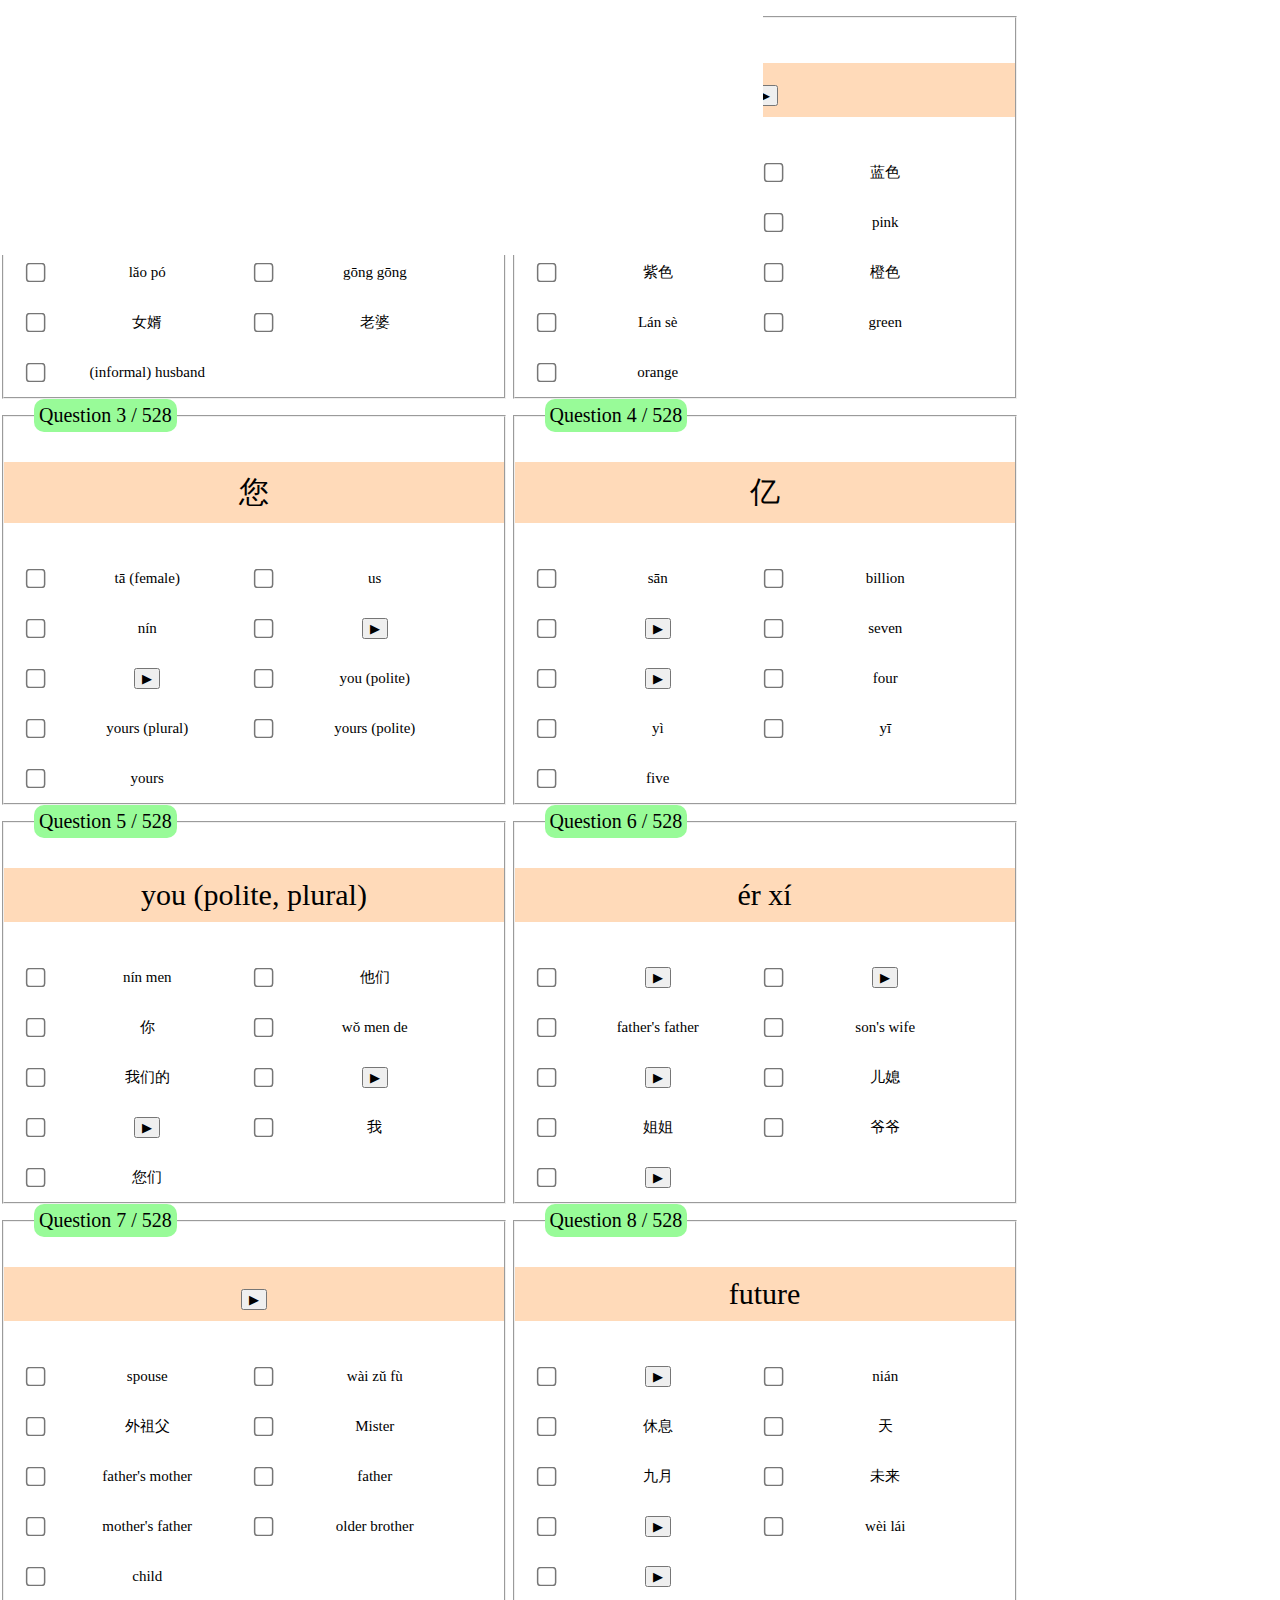
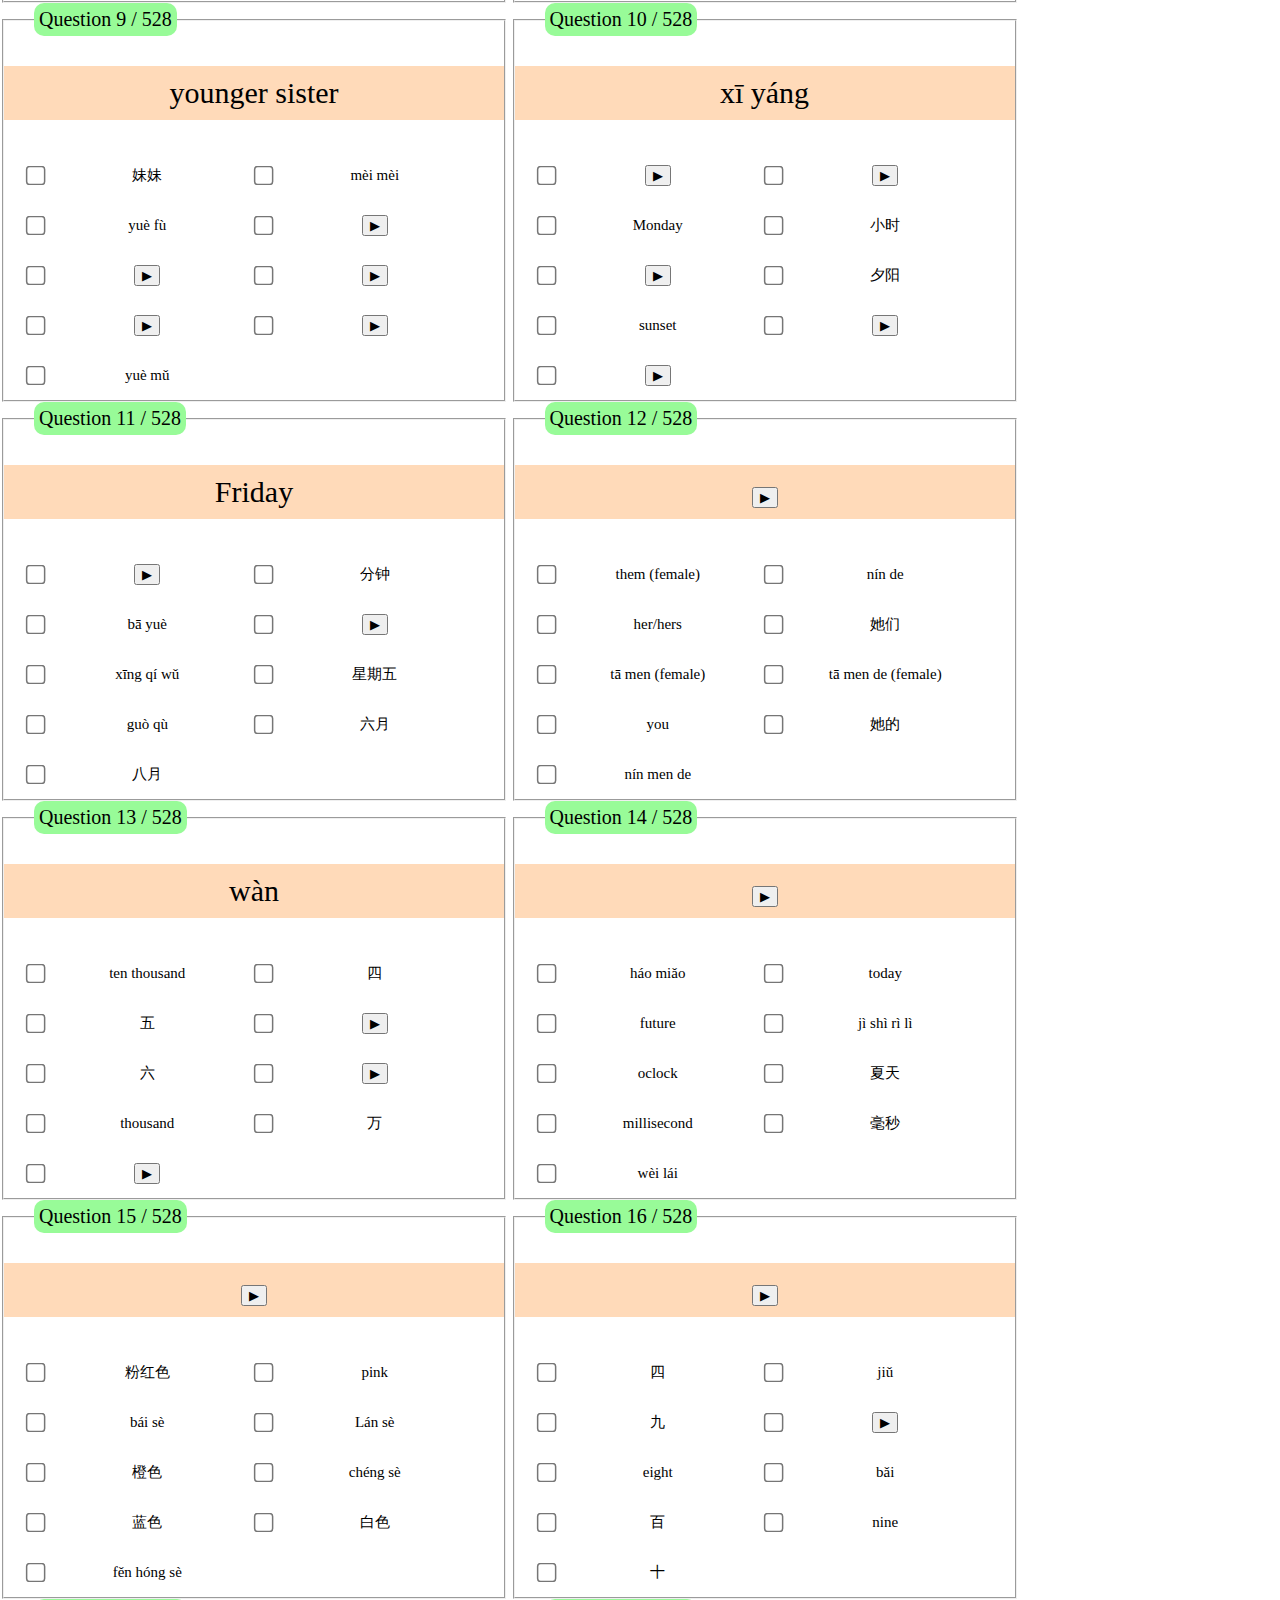
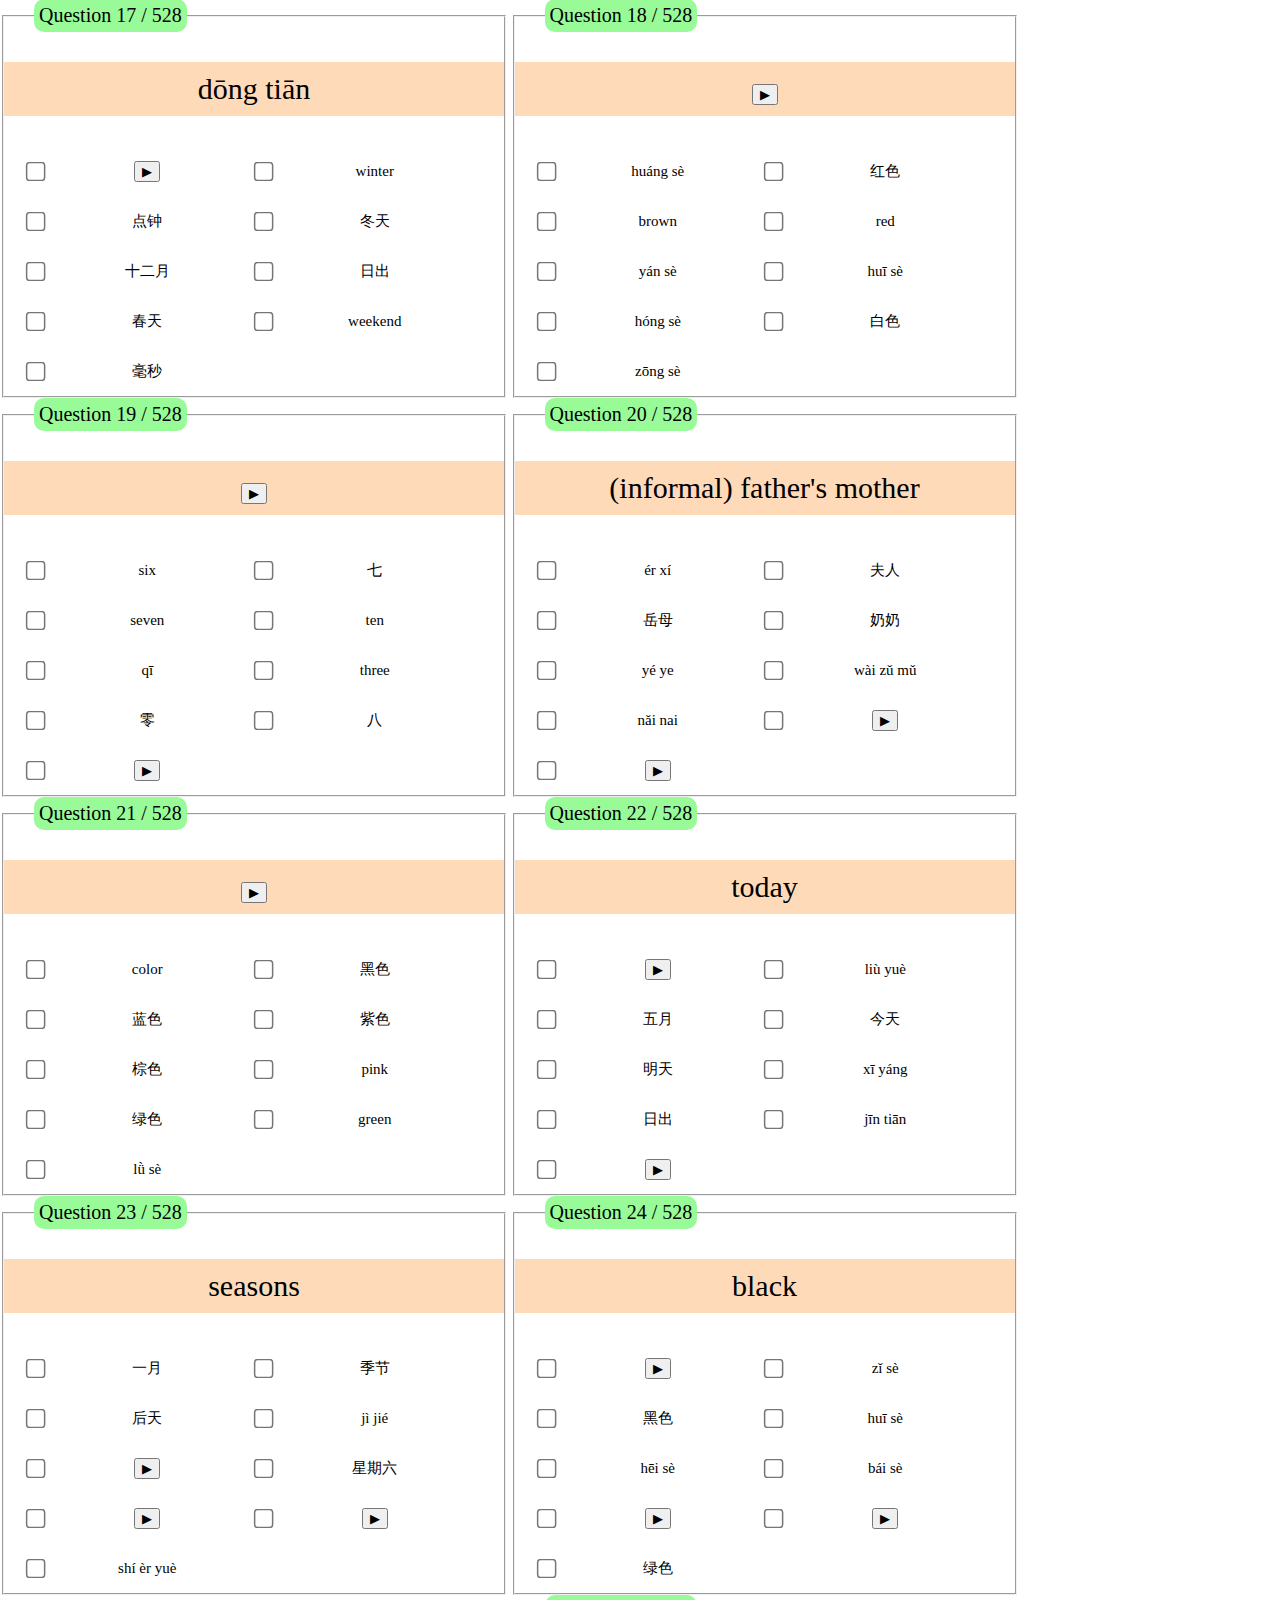
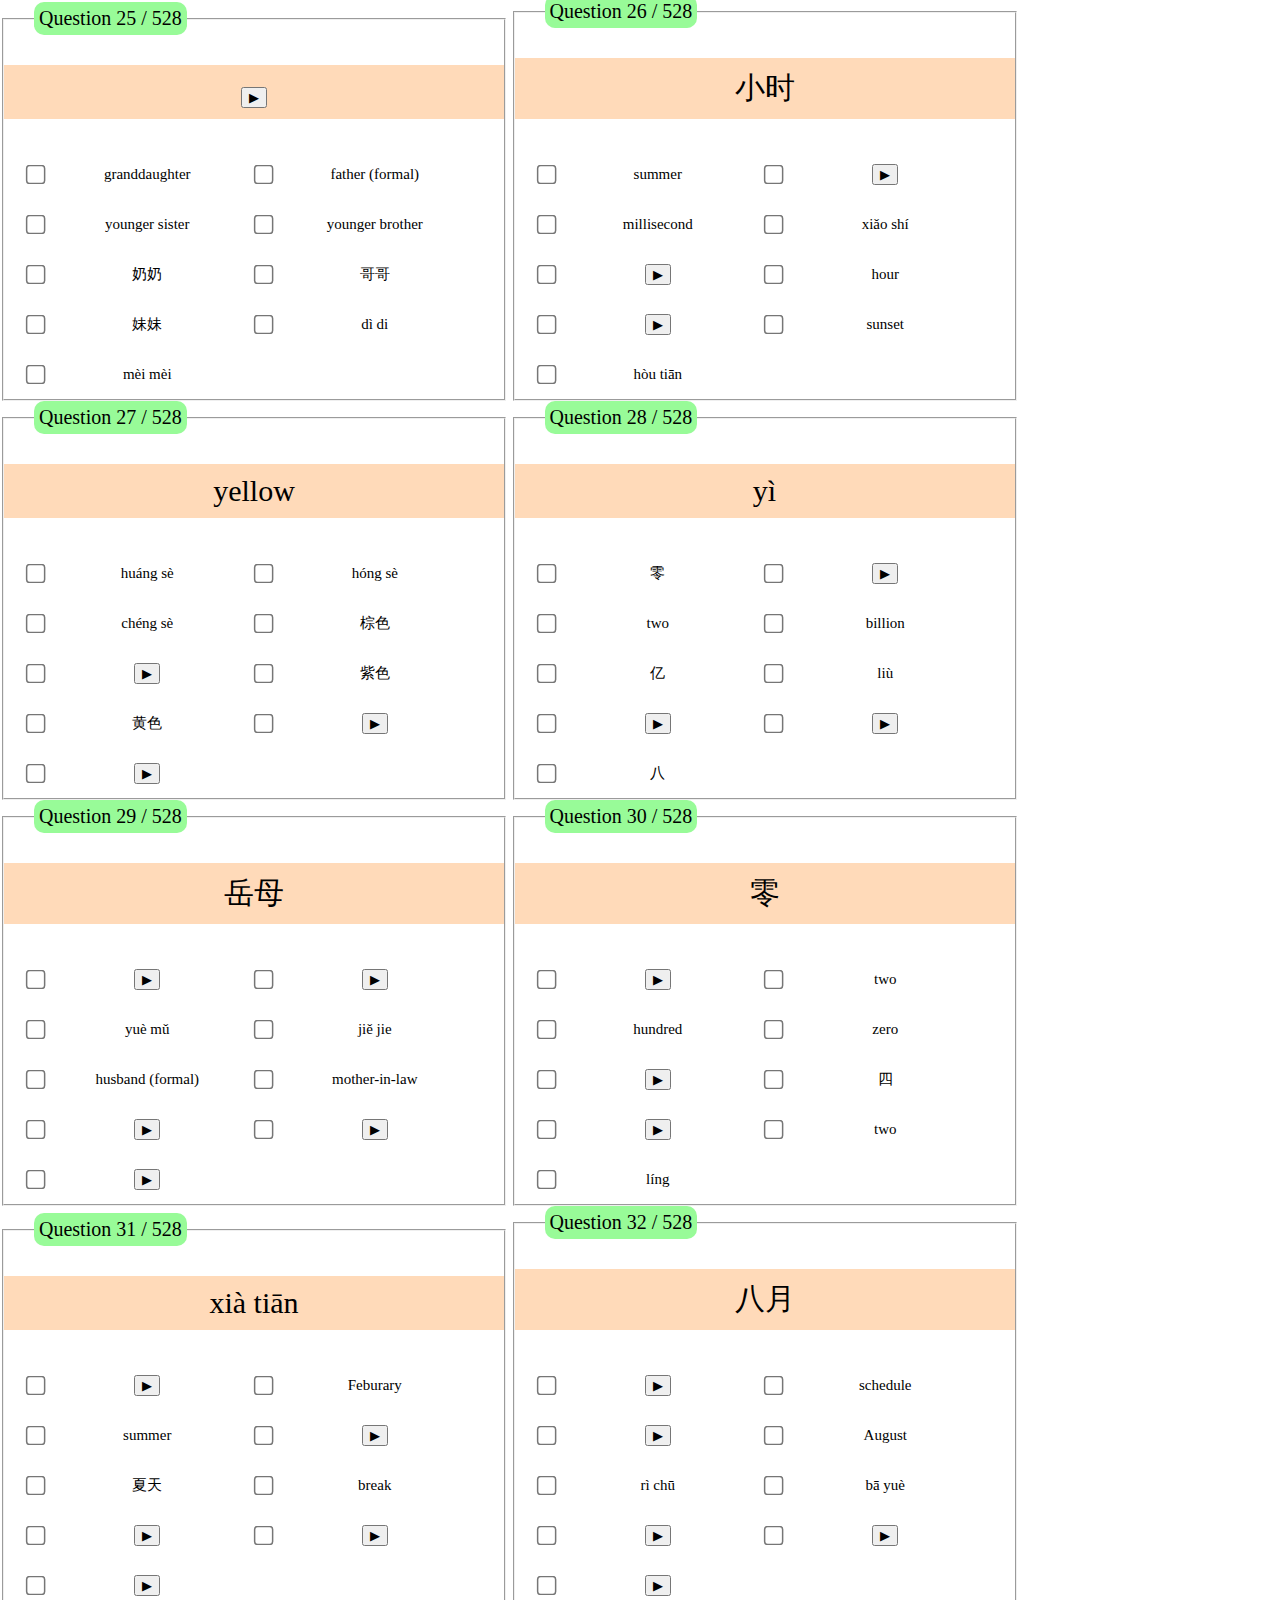
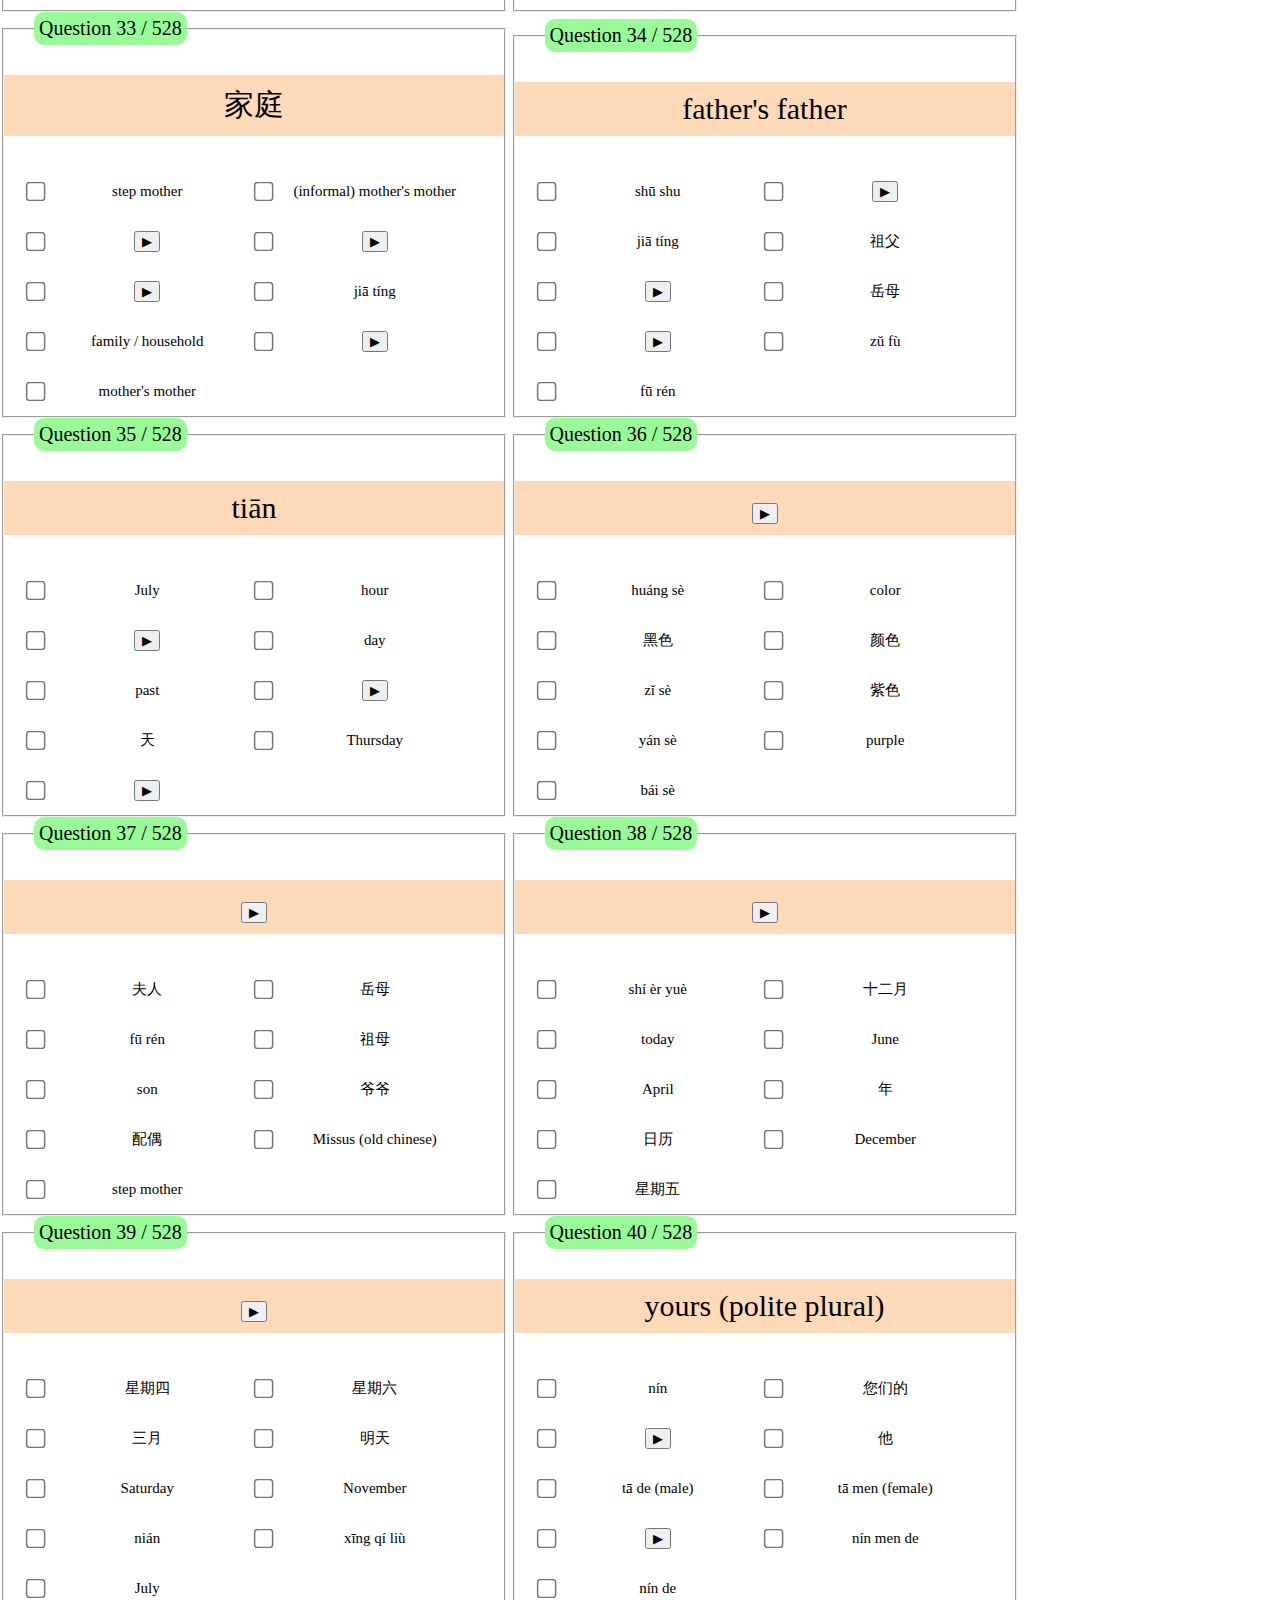
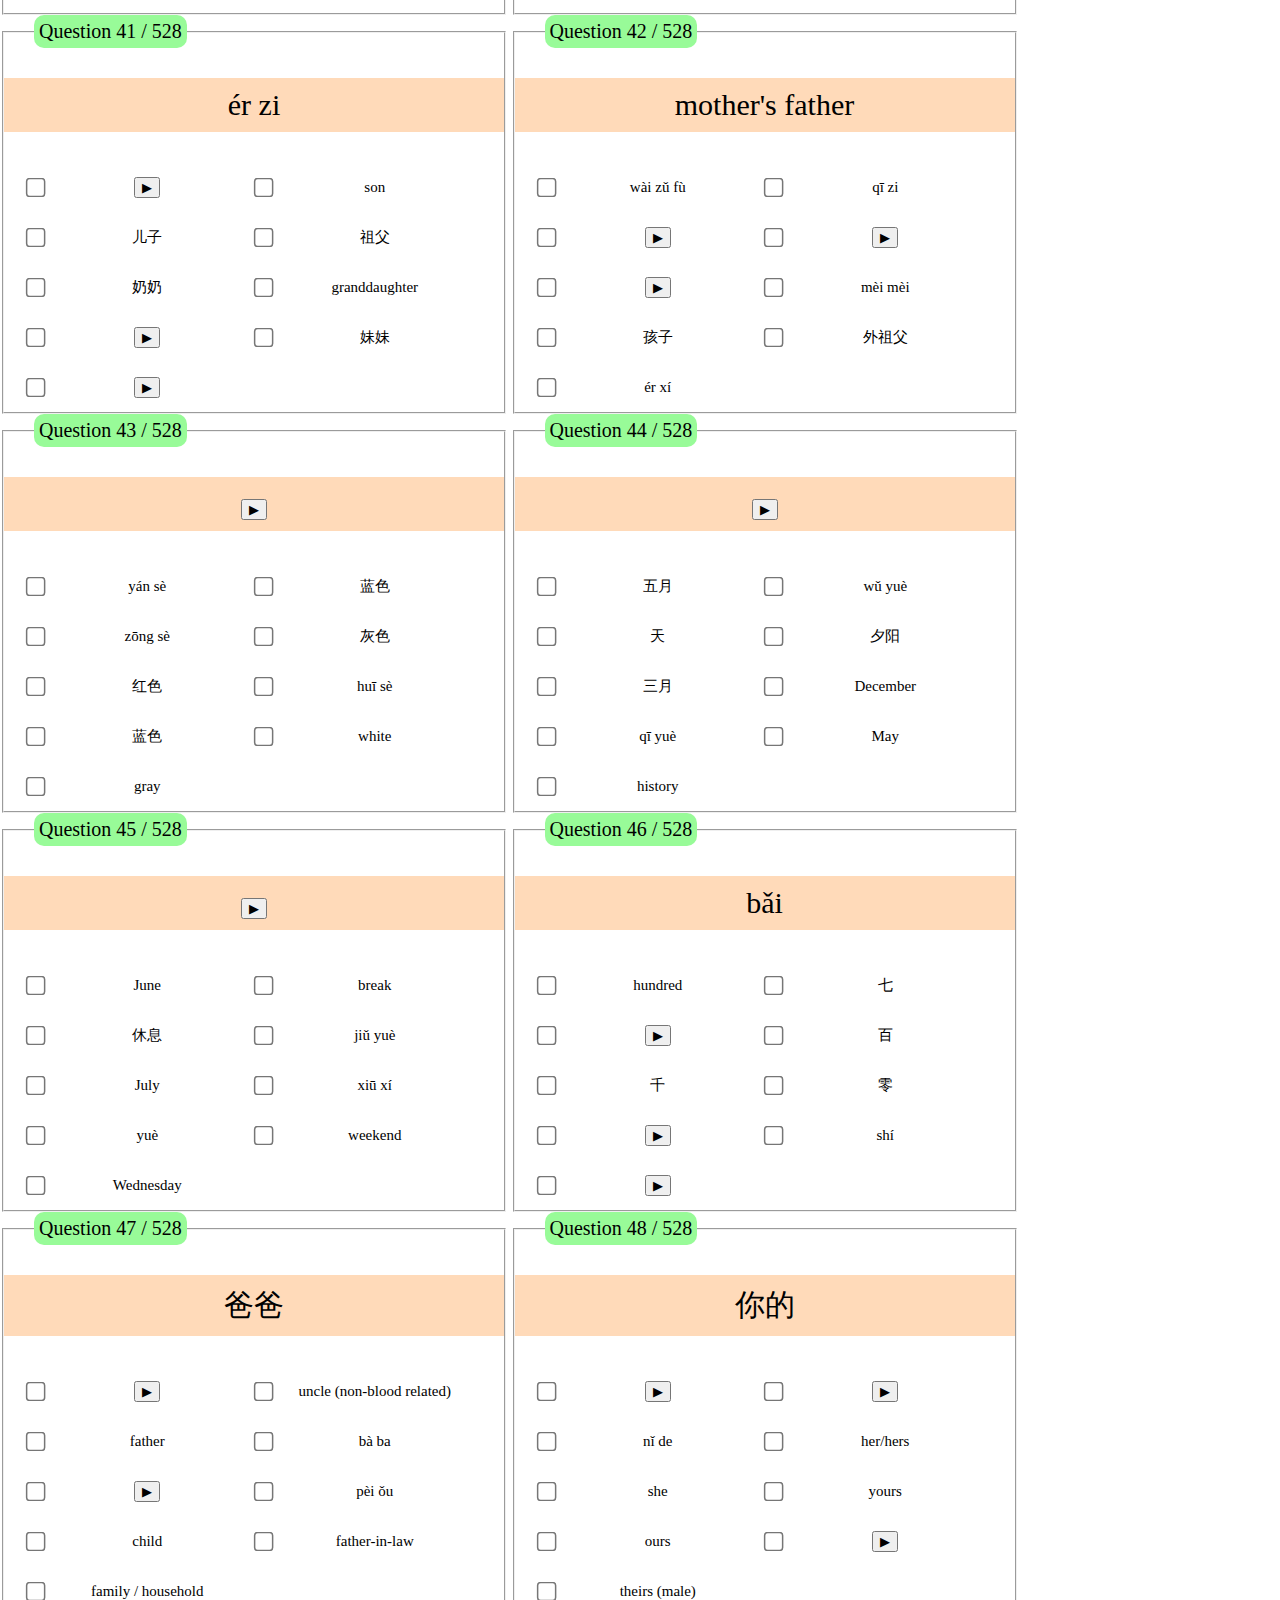
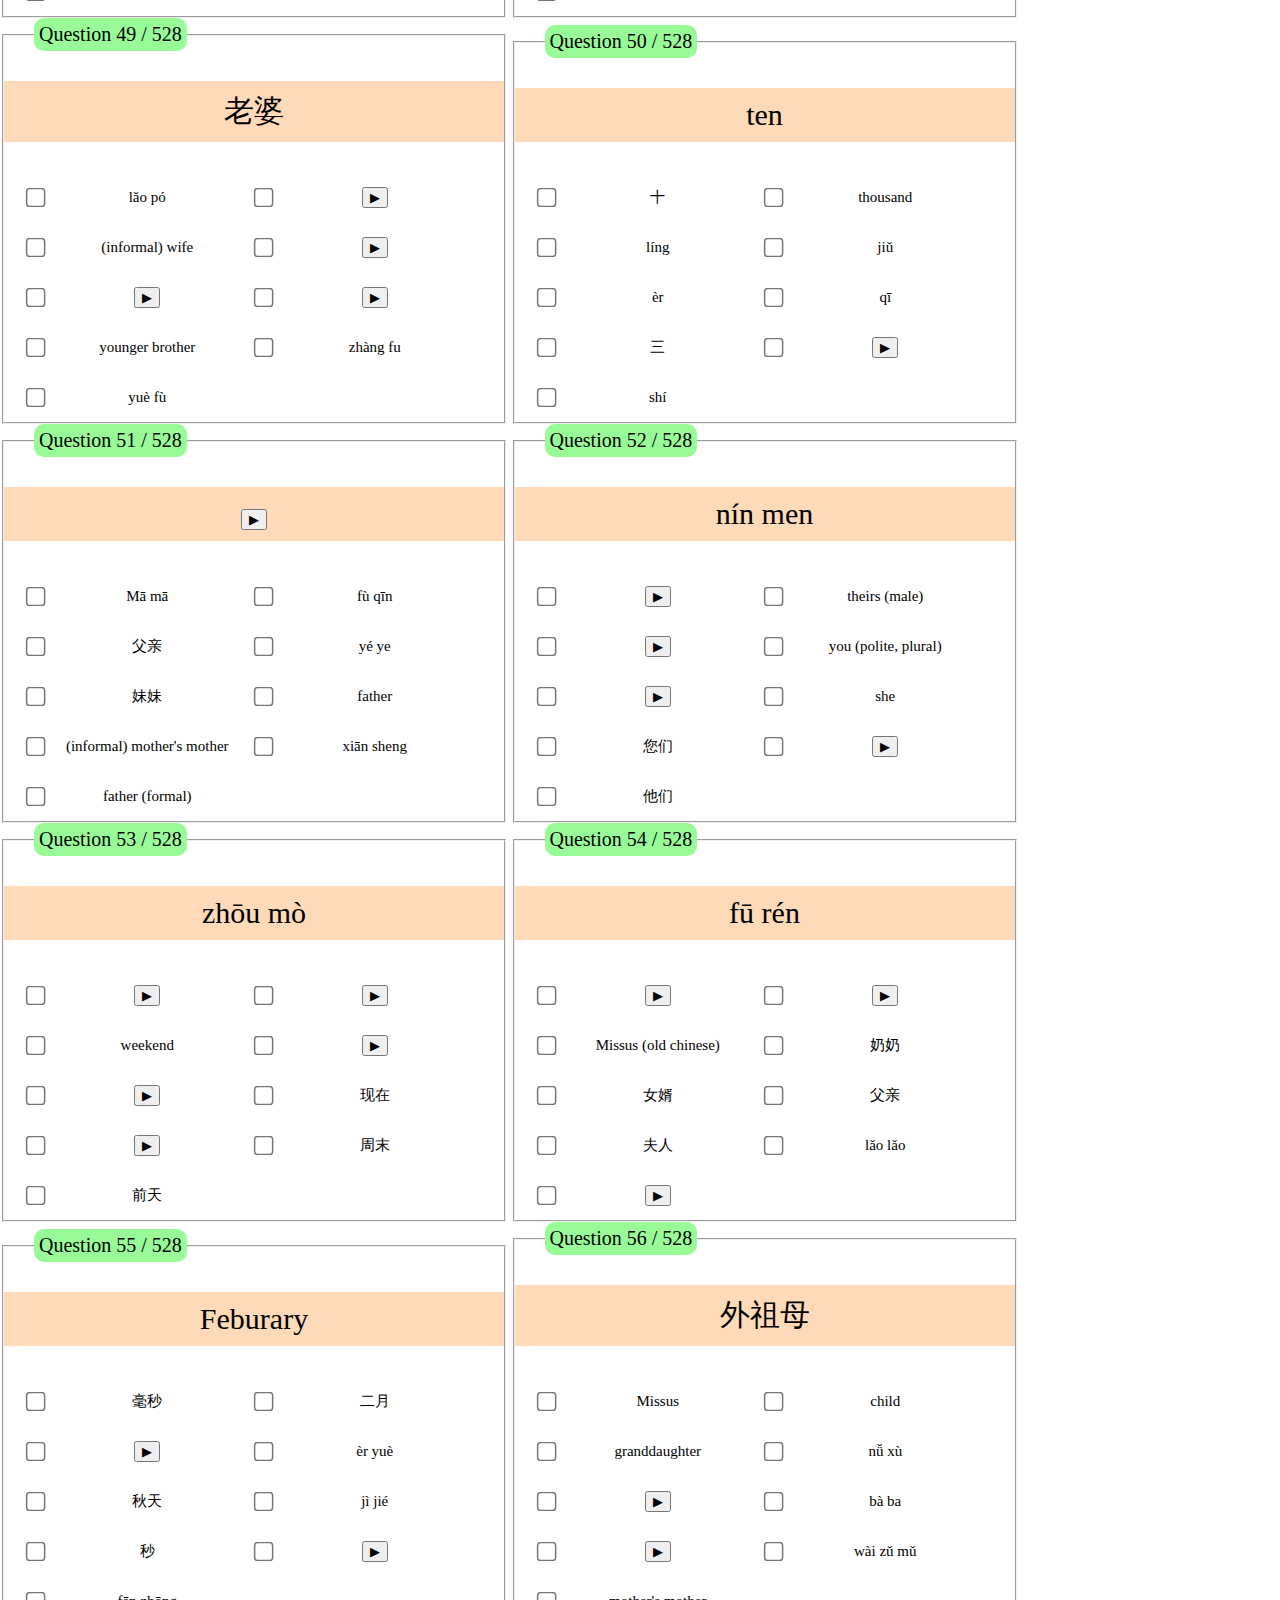
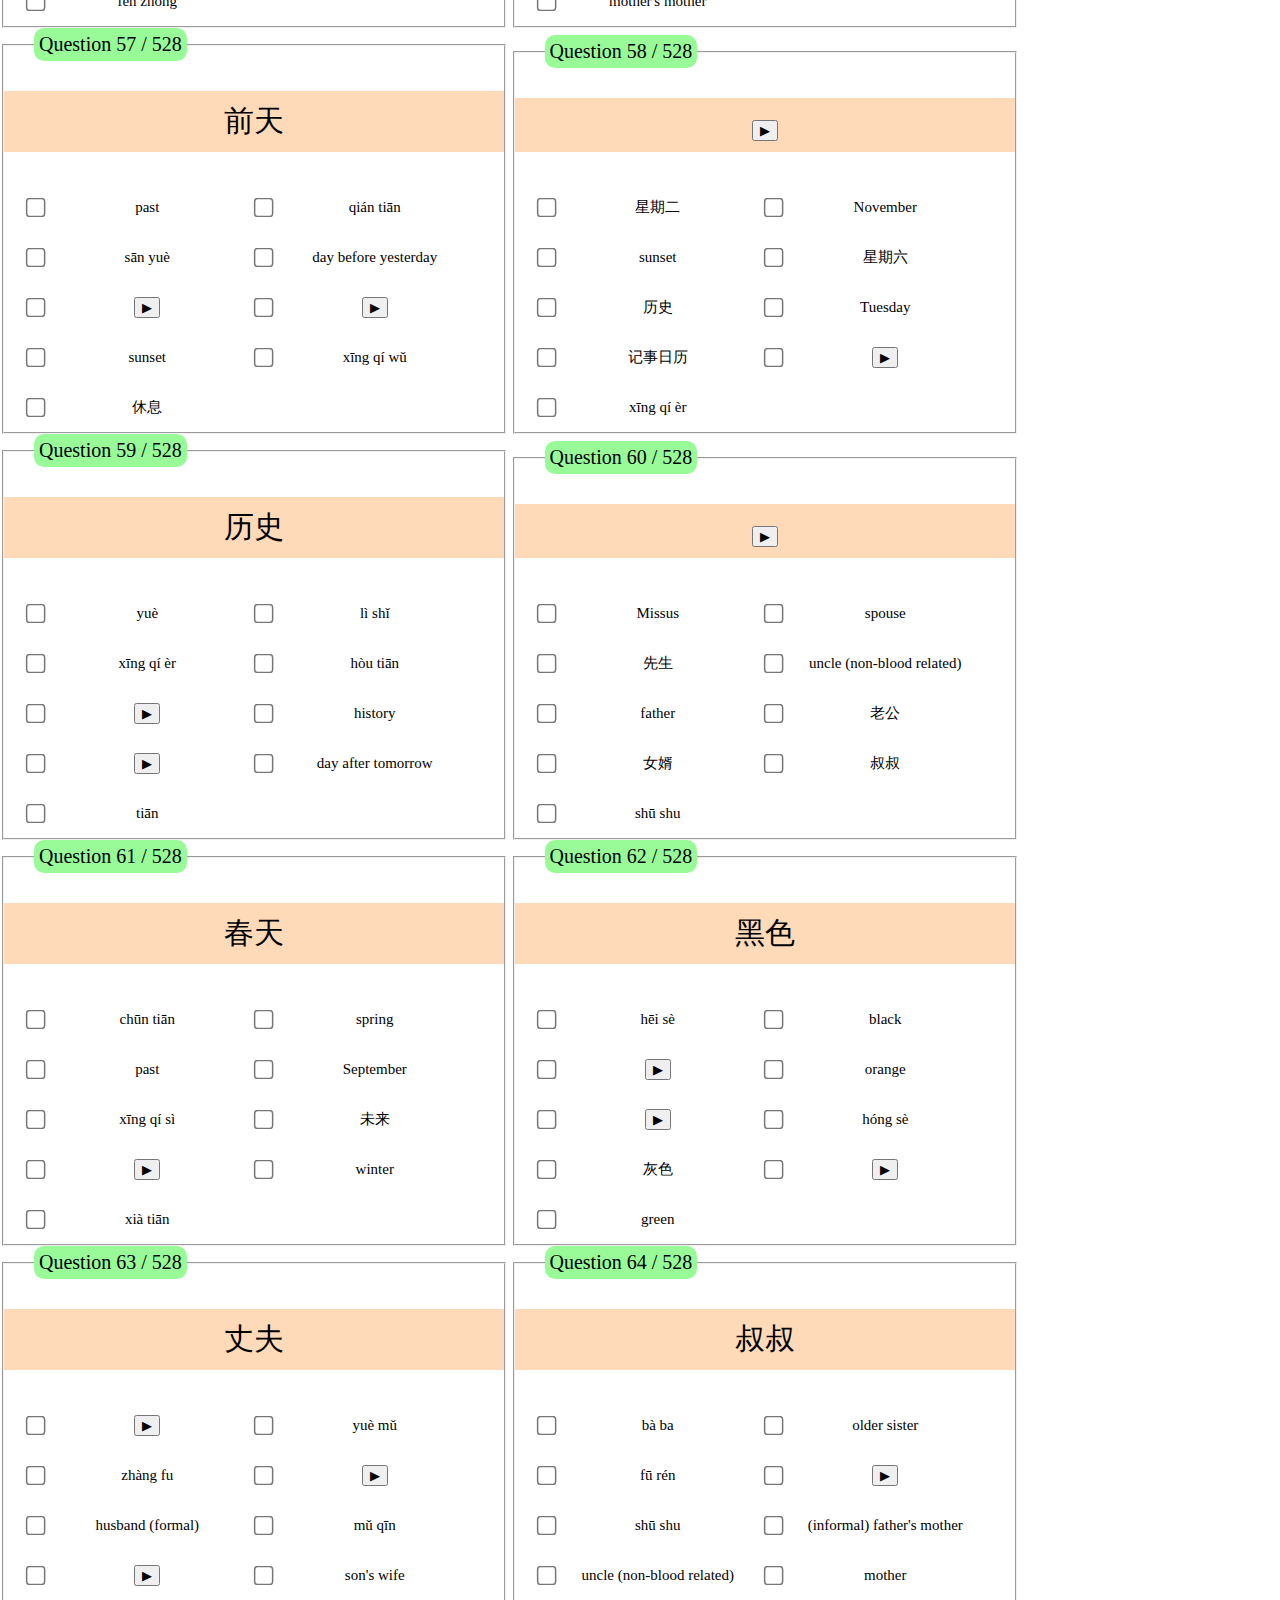
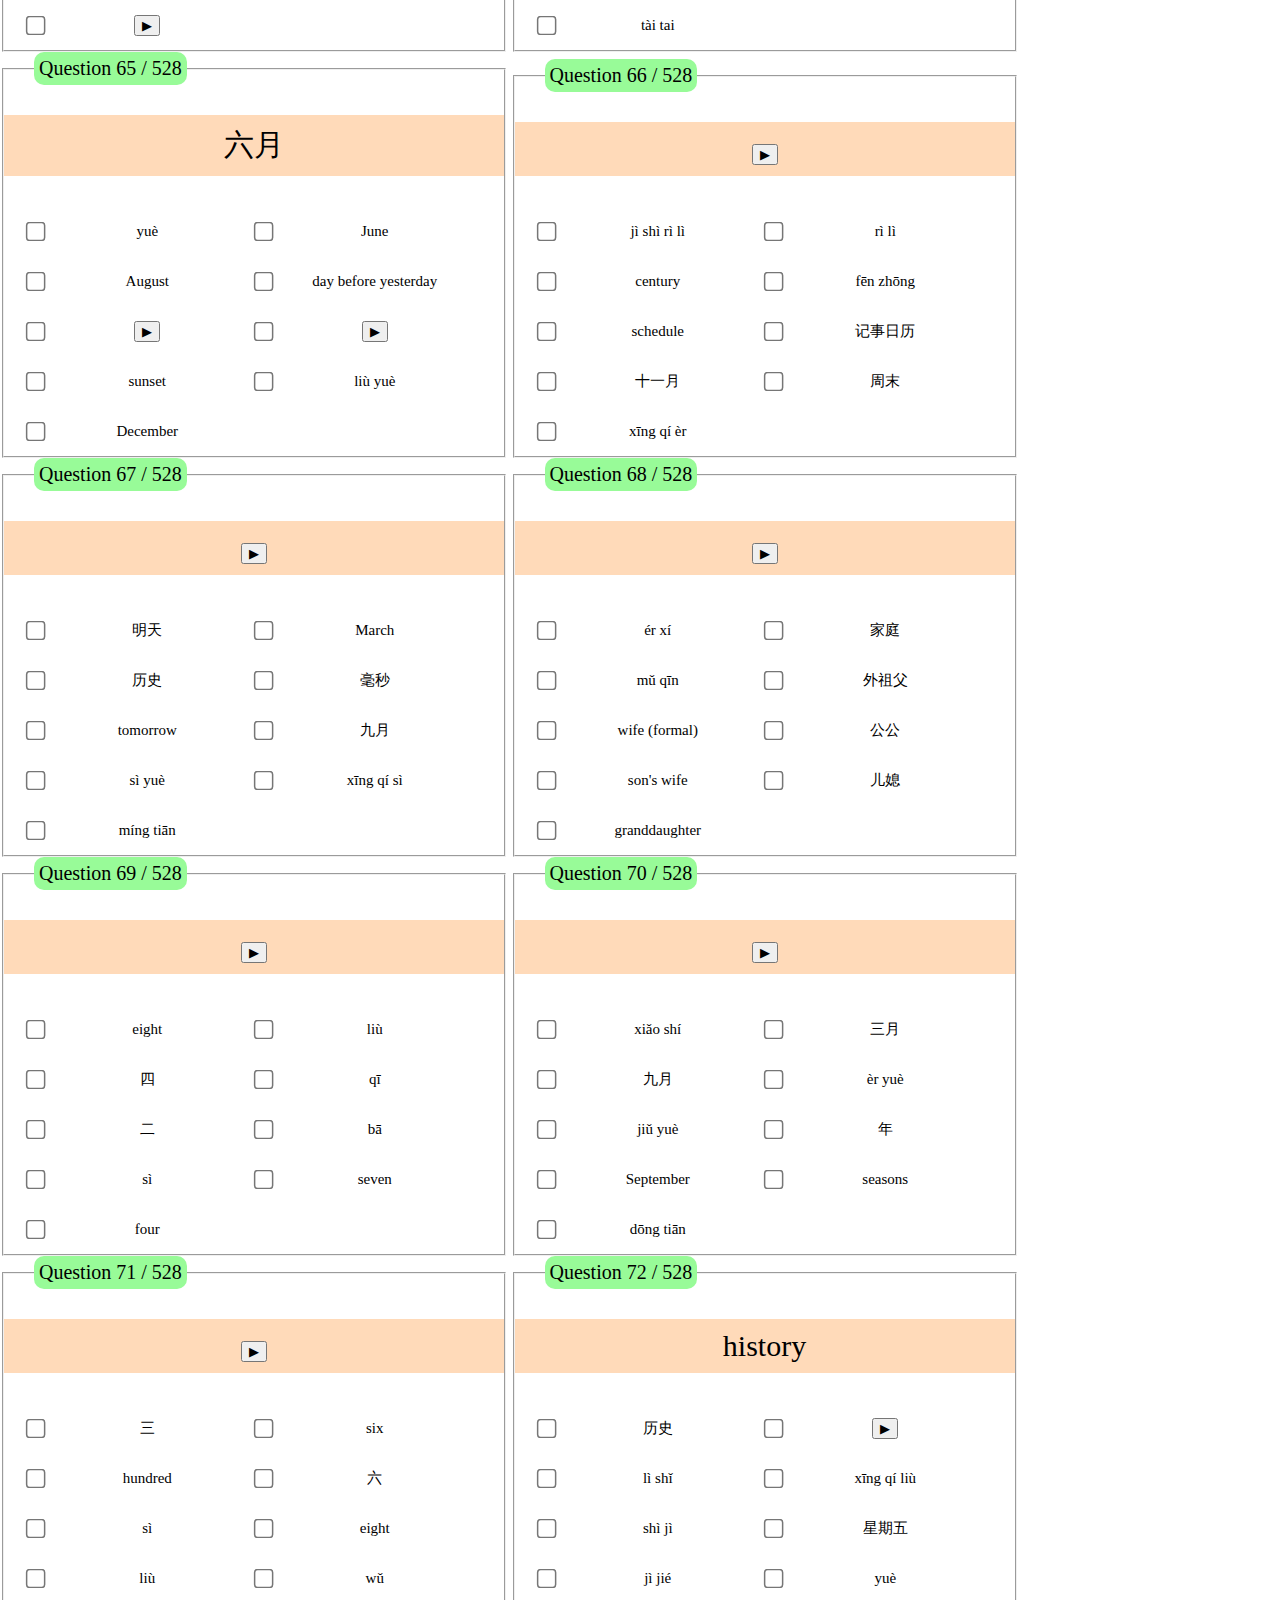
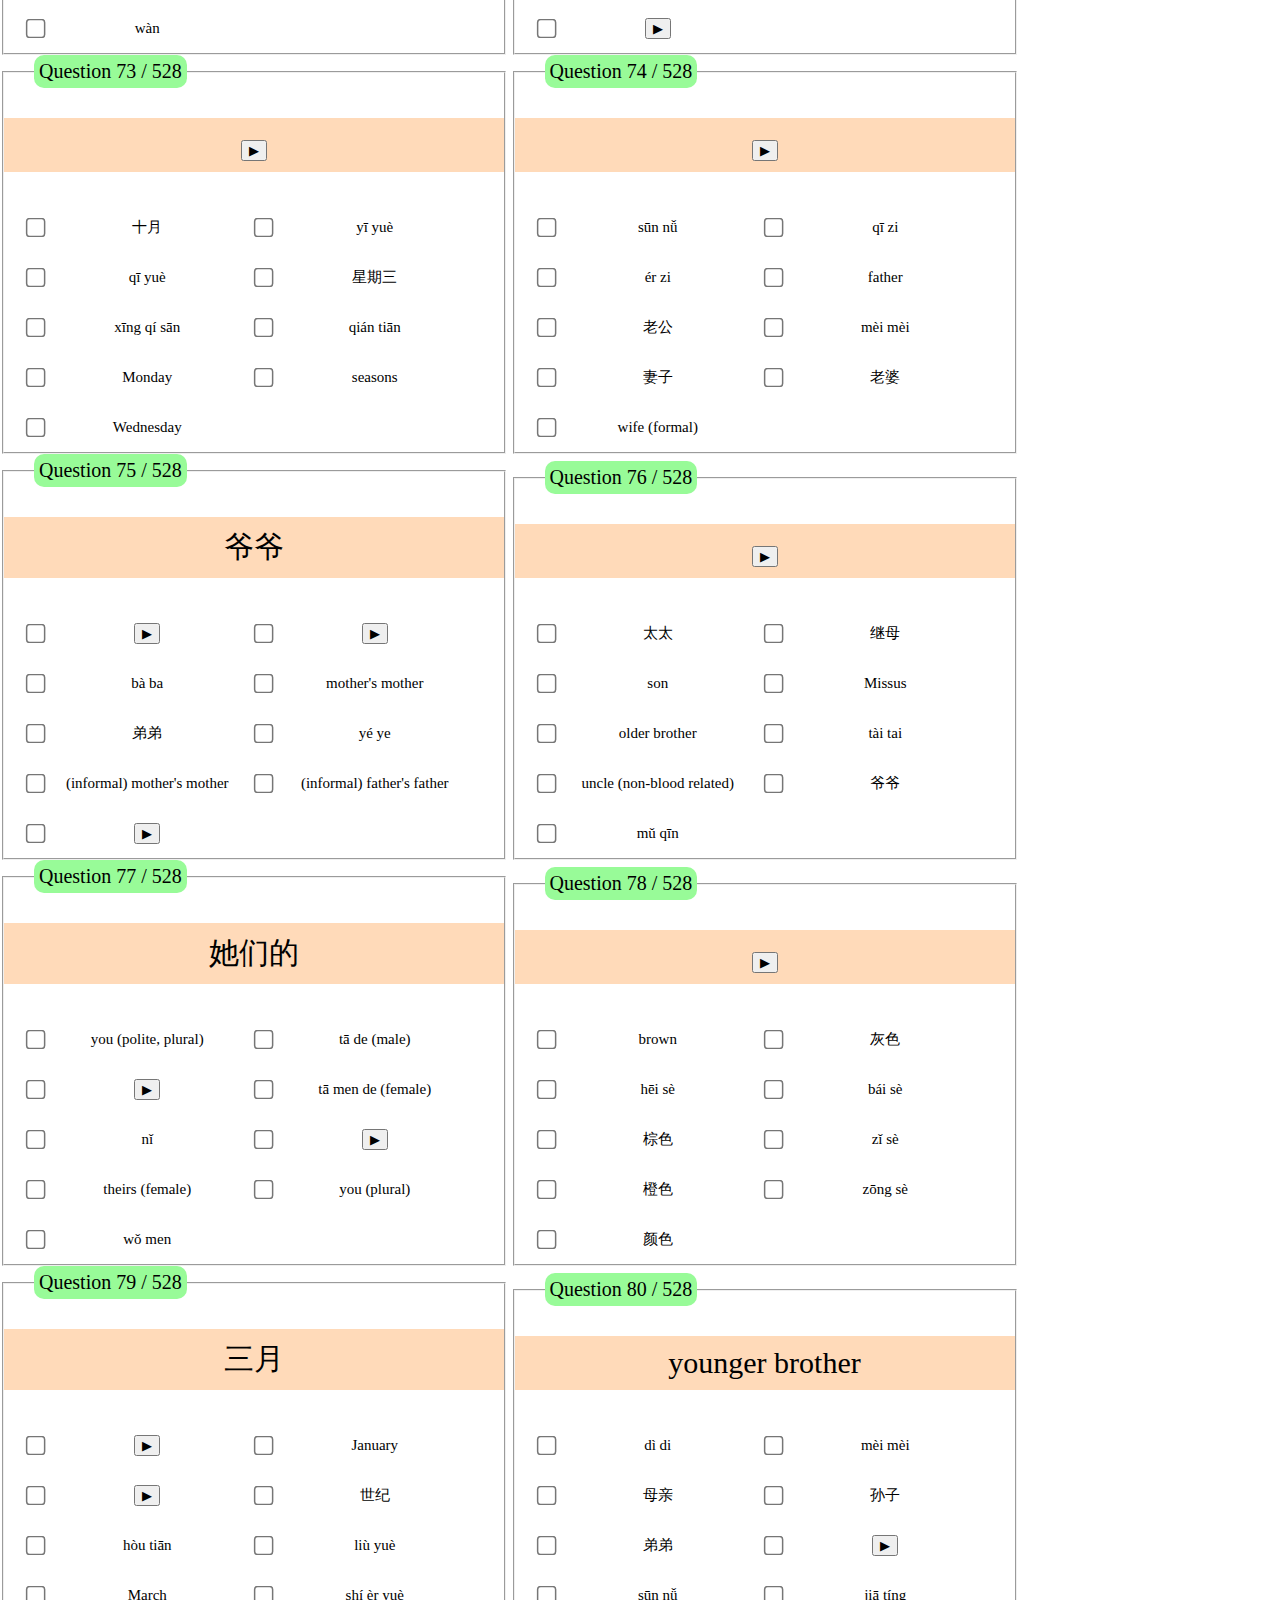
==== index.html @ a8de9dda "Remake Code Design" ====
<!DOCTYPE html>
<html lang="en">
<head>
    <meta charset="UTF-8">
    <meta name="viewport" content="width=device-width, initial-scale=1.0">
    <meta http-equiv="X-UA-Compatible" content="ie=edge">
    <title>Document</title>
    <link rel="stylesheet" href="index.css">
</head>
<body>
    <script src="./modules/isDatatype.js"></script>
    <!-- Question & Answer Modules -->
    <script src="./modules/question_answer/multiAnswer.js"></script>
    <script src="./modules/question_answer/multiChoice.js"></script>
    <script src="./modules/question_answer/randomAnswer.js"></script>
    <script src="./modules/question_answer/randomAnswersArr.js"></script>
    <script src="./modules/question_answer/generateQA1.js"></script>
    <script src="./modules/question_answer/generateQA2.js"></script>
    <script src="./modules/question_answer/dataTypeFilter.js"></script>
    
    <!-- Question Processing -->
    <script src="./answers.js"></script>
    <script src="./modules/question_processing/1duplicateAudit.js"></script>
    <script src="./modules/question_processing/2shuffle.js"></script>
    <script src="./modules/question_processing/3numbering.js"></script>
    <script src="./modules/question_processing/4transformData.js"></script>
    <script src="./modules/question_processing/5promiseProcessing.js"></script>
    <form onbeforeload="()=>{this.reset()}">
        <!-- <button onclick="document.querySelector('[src=\'\']')">&#9654;</button> -->
        <div>
            <!-- <input name="submit" type="submit" value="Submit"> -->
            <!-- <input name="reset" type="reset" value="Reset"> -->
        </div>
        <script src="./questions.js"></script>
        <div>
            <!-- <input name="submit" type="submit" value="Submit"> -->
            <!-- <input name="reset" type="reset" value="Reset"> -->
        </div>
    </form>
    <span id="total"></span>
</body>
</html>
<!-- Change input tags to button tags -->
---- index.css ----
html {
    font-size: 10px;
    padding: 0;
    margin: 0;

}
body {
    width: auto;
    border-width: 0;
    margin: 0;
    padding: 0;
}
form {
    display: block;
    justify-content: flex-start;
    align-items: flex-start;
    flex-direction: column;
}
fieldset{
    display: inline-block;
    width: 100%;
    max-width: 50rem;
    padding: 0;
}

fieldset div {
    display: inline-flex;
    width: 45%;
    height: 5rem;
    padding: 0;
    margin: 0;
    align-items: center;
    justify-content: center;
}

fieldset legend {
    background-color: palegreen;
    font-size: 2rem;
    margin-left: 3rem;
    border-radius: 10px;
    padding: 0.5rem;

}

fieldset input {
    width: 25%;
    transform: scale(1.5)
}

fieldset label {
    font-size: 1.5rem;
    width: 75%;
    text-align: center;
}

p {
    align-self: center;
    text-align: center;
    font-size: 3rem;
    background-color: peachpuff;
    padding: 1rem
}
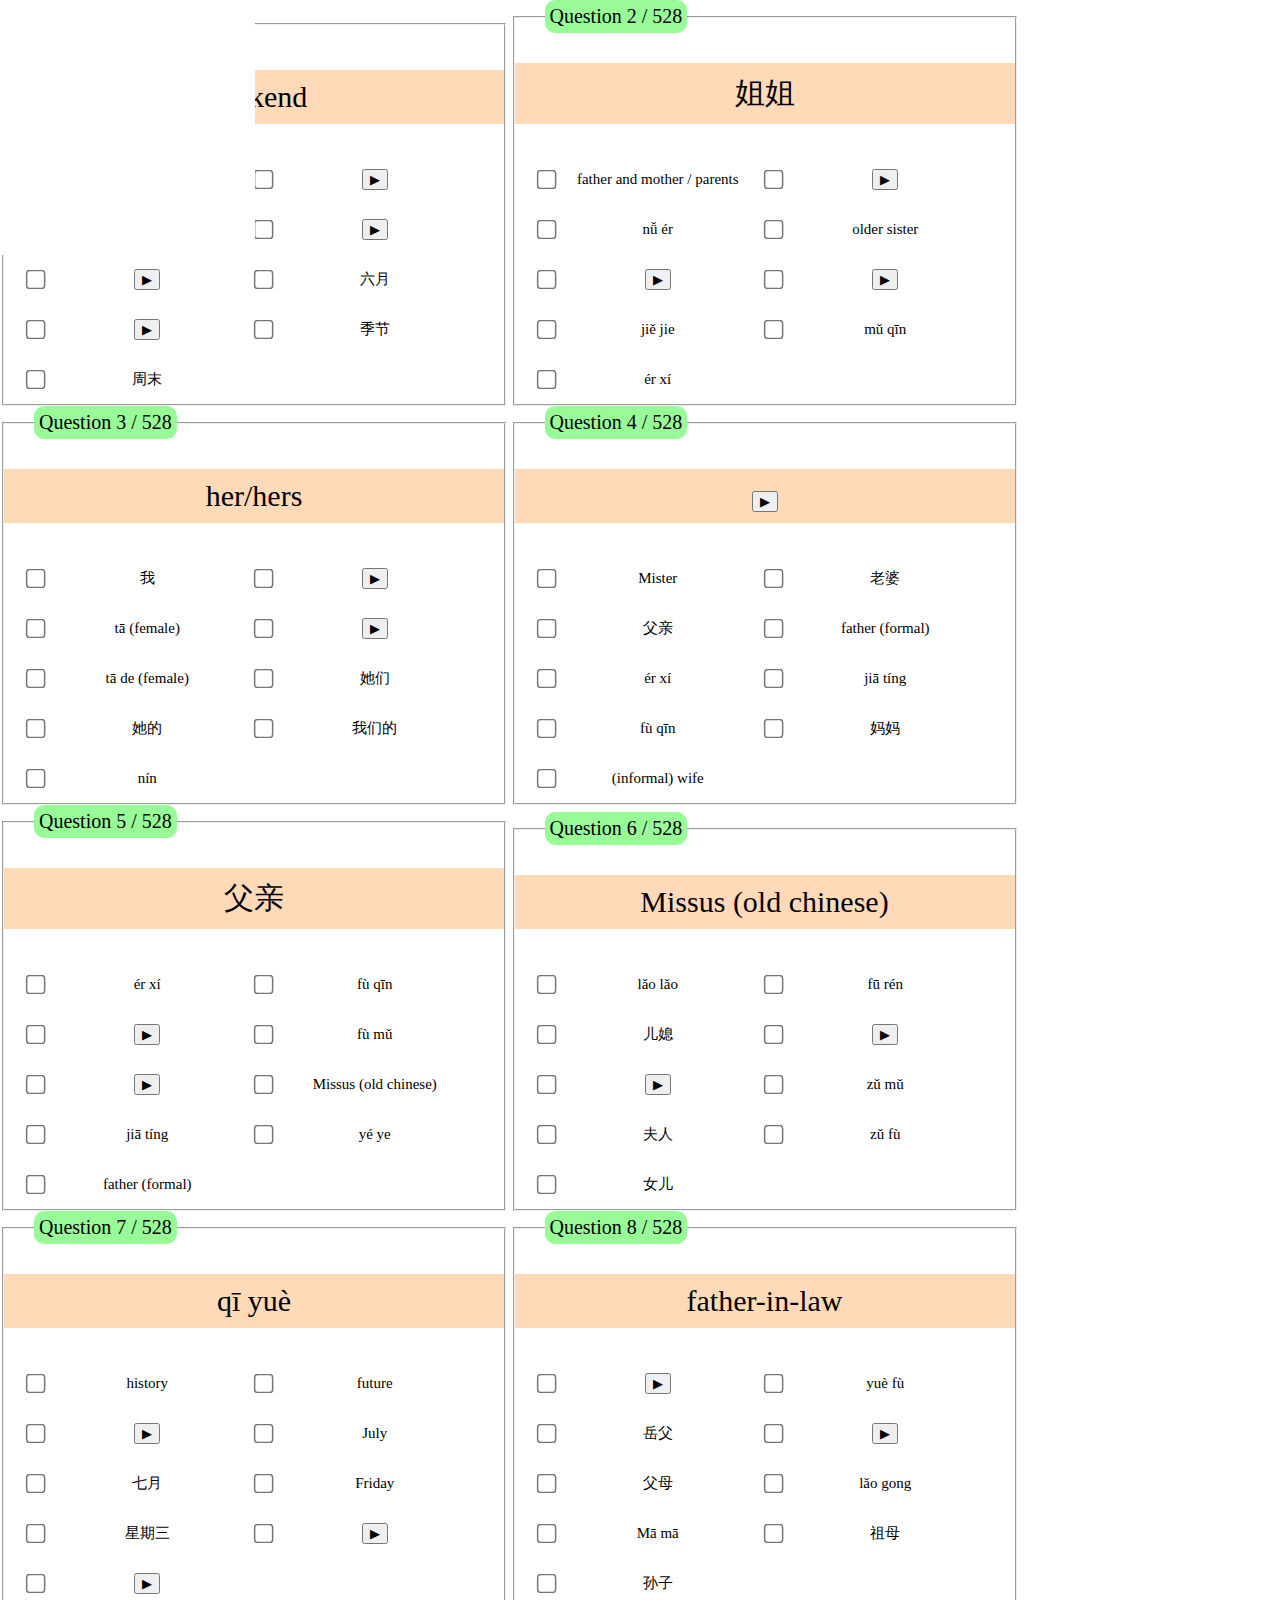
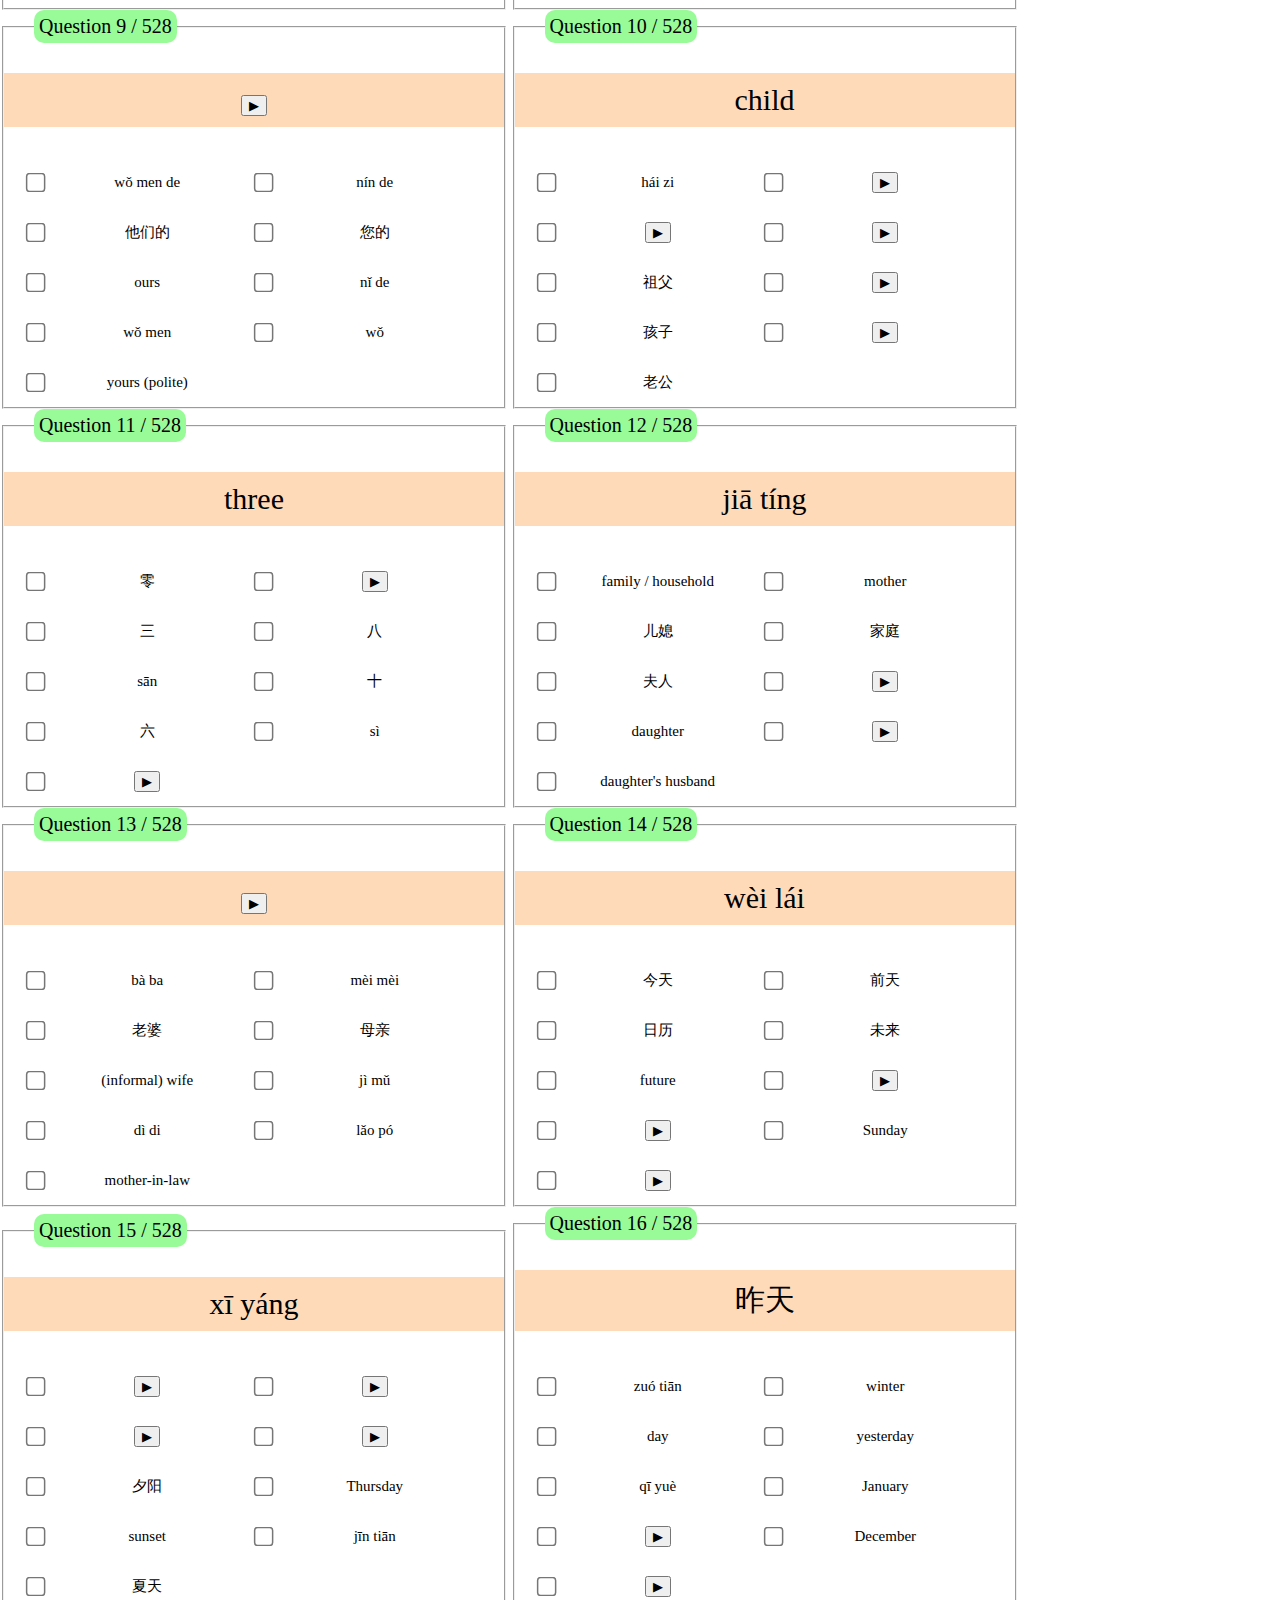
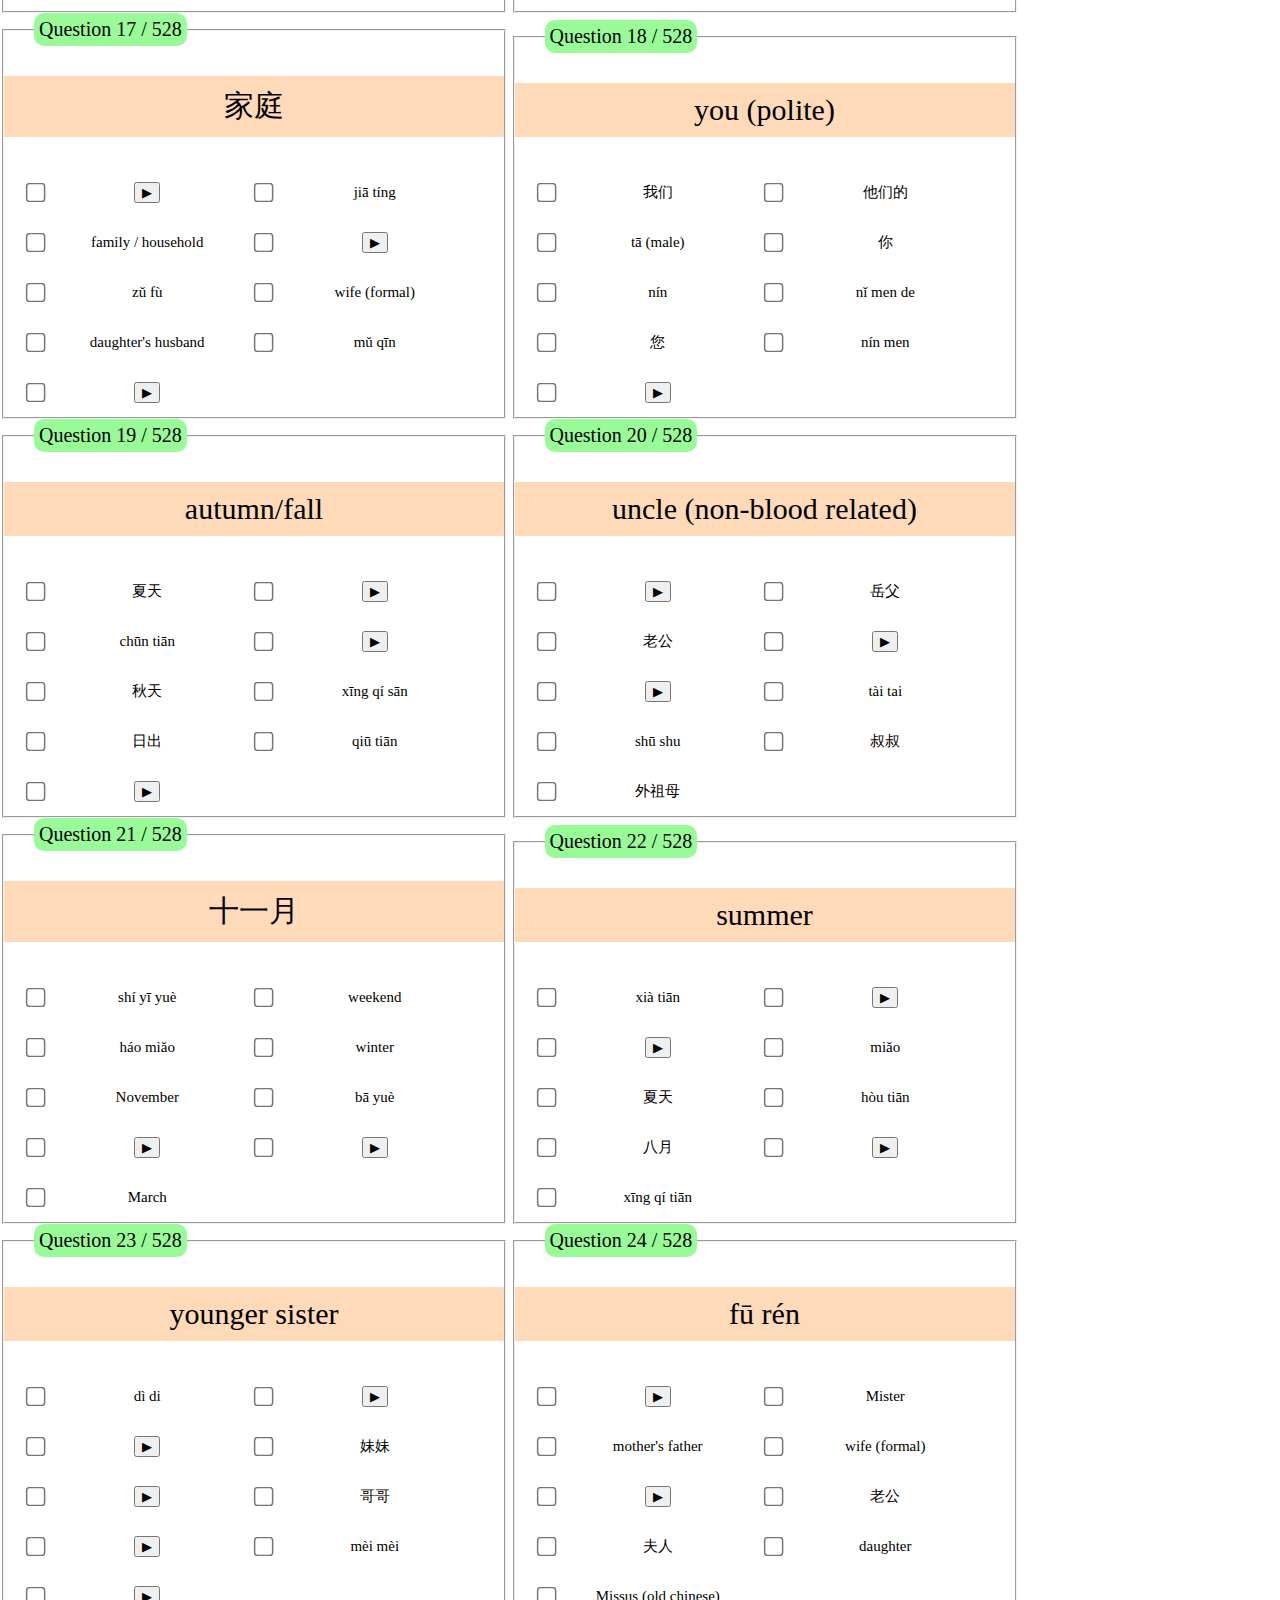
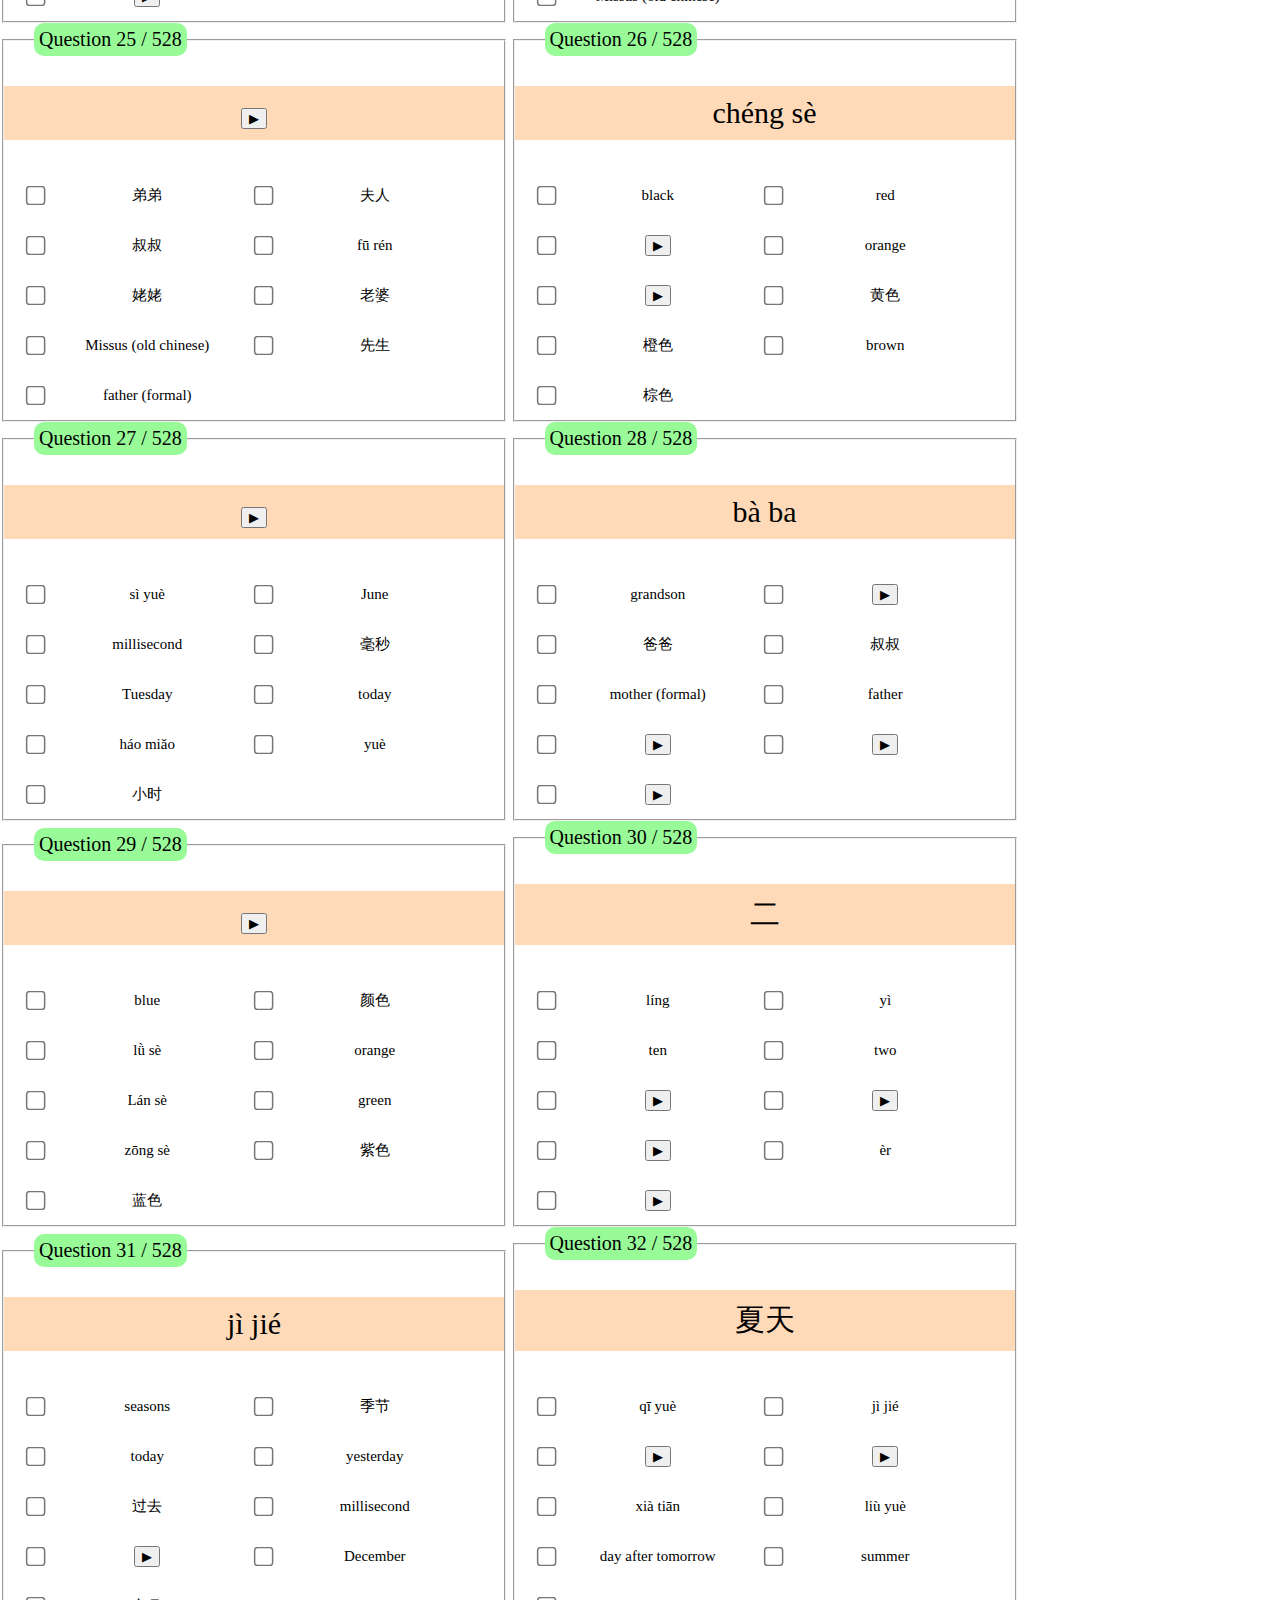
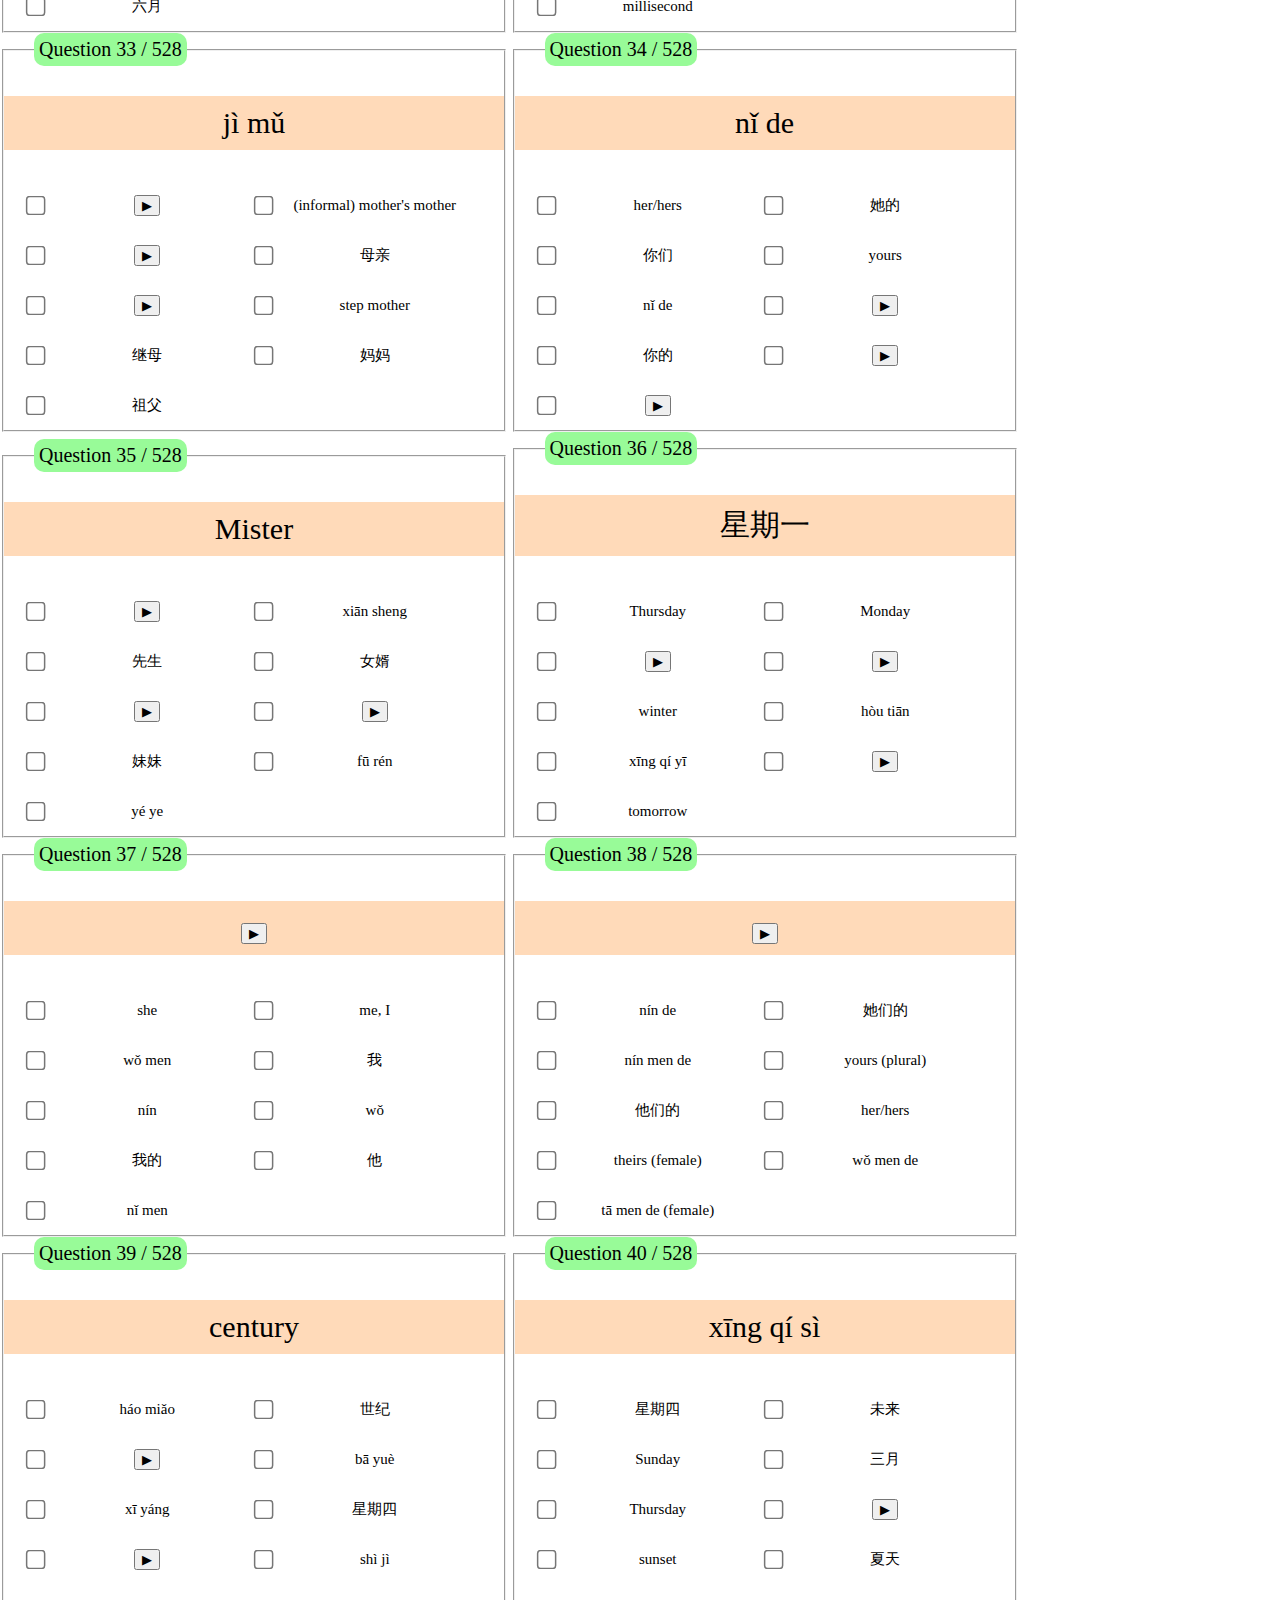
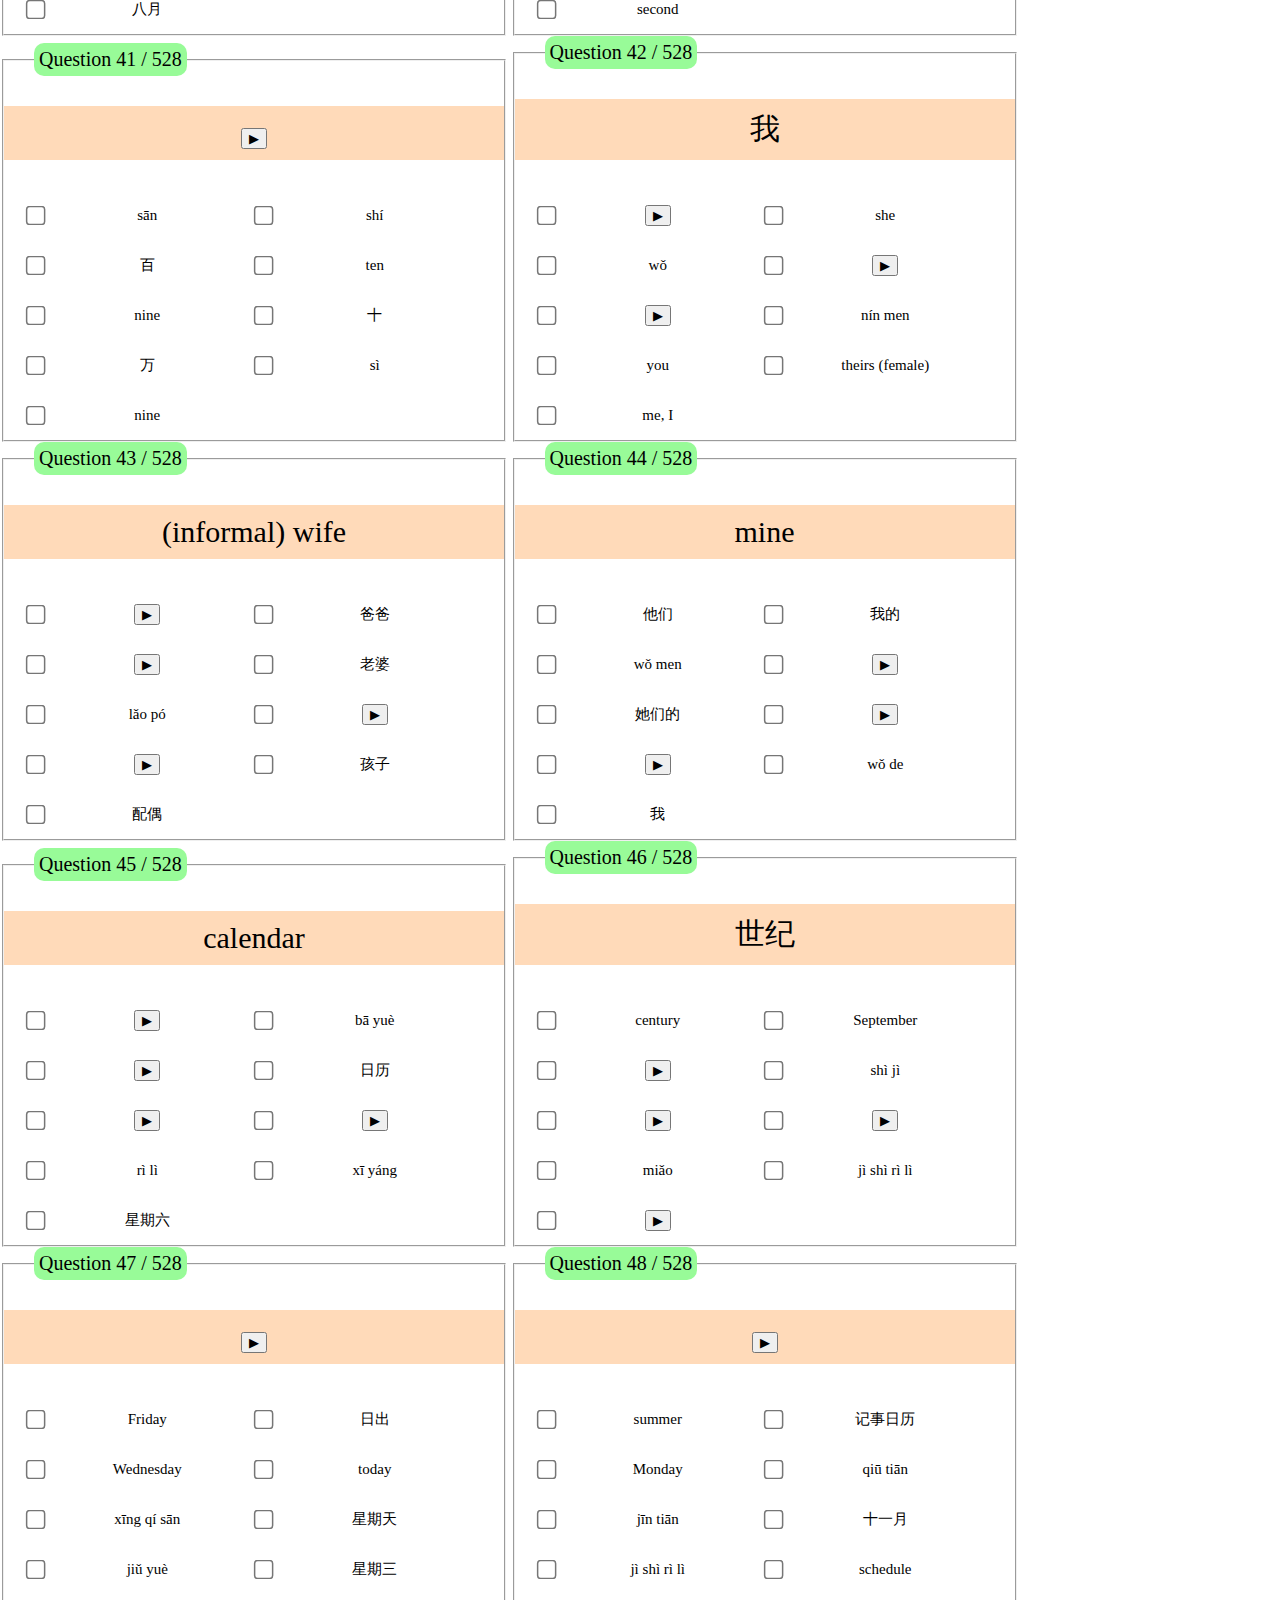
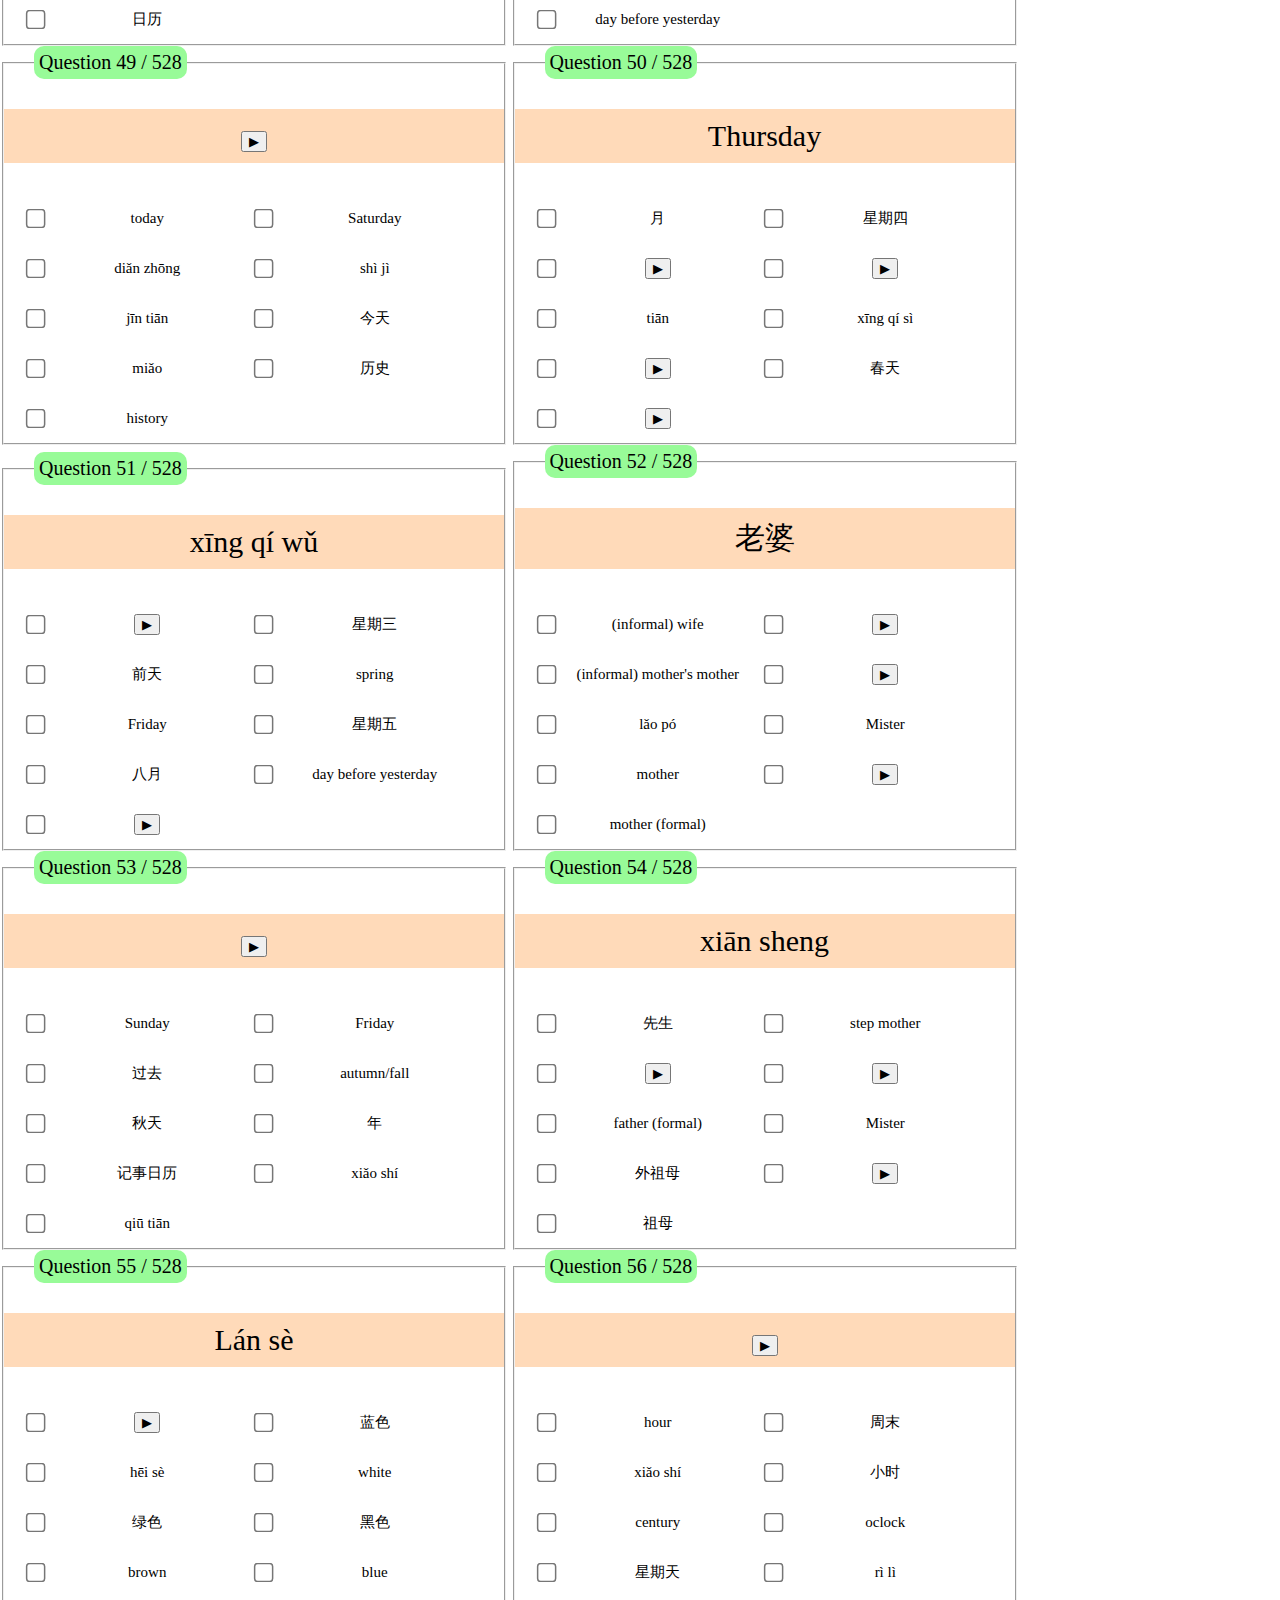
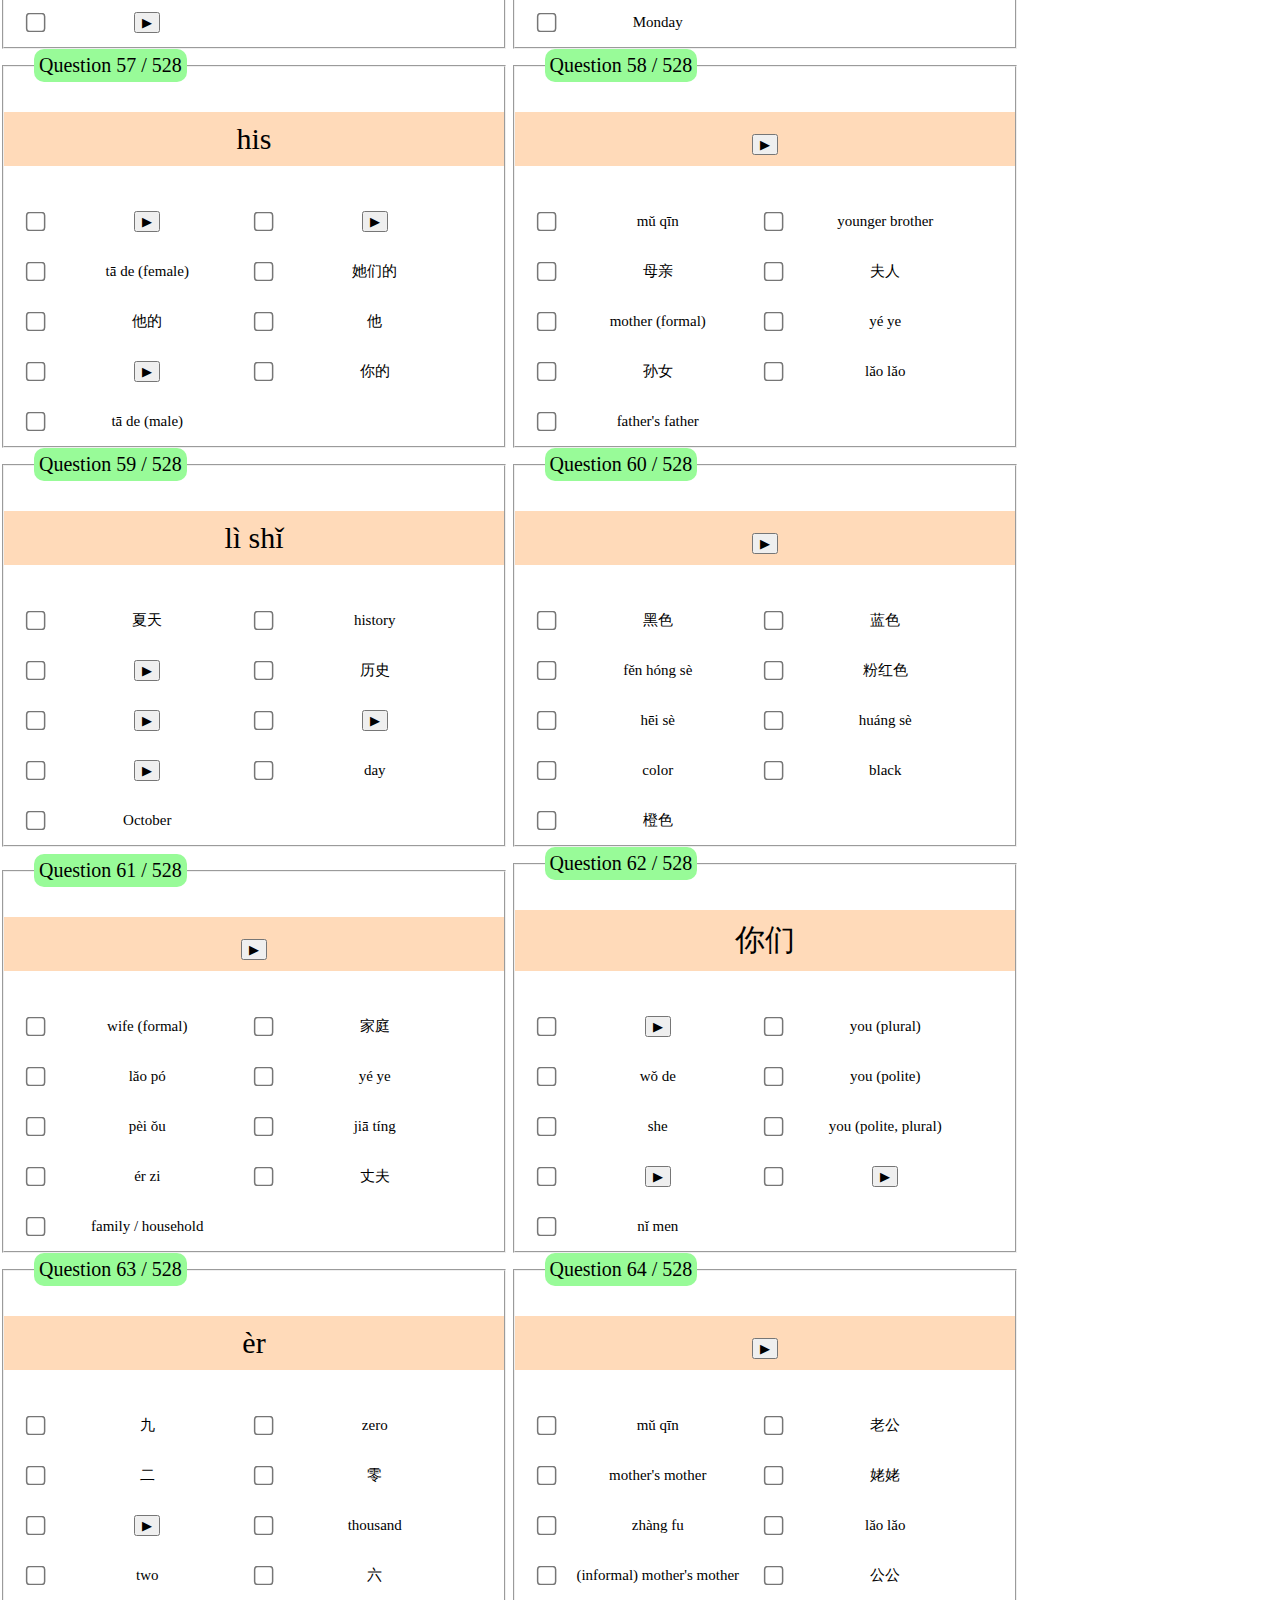
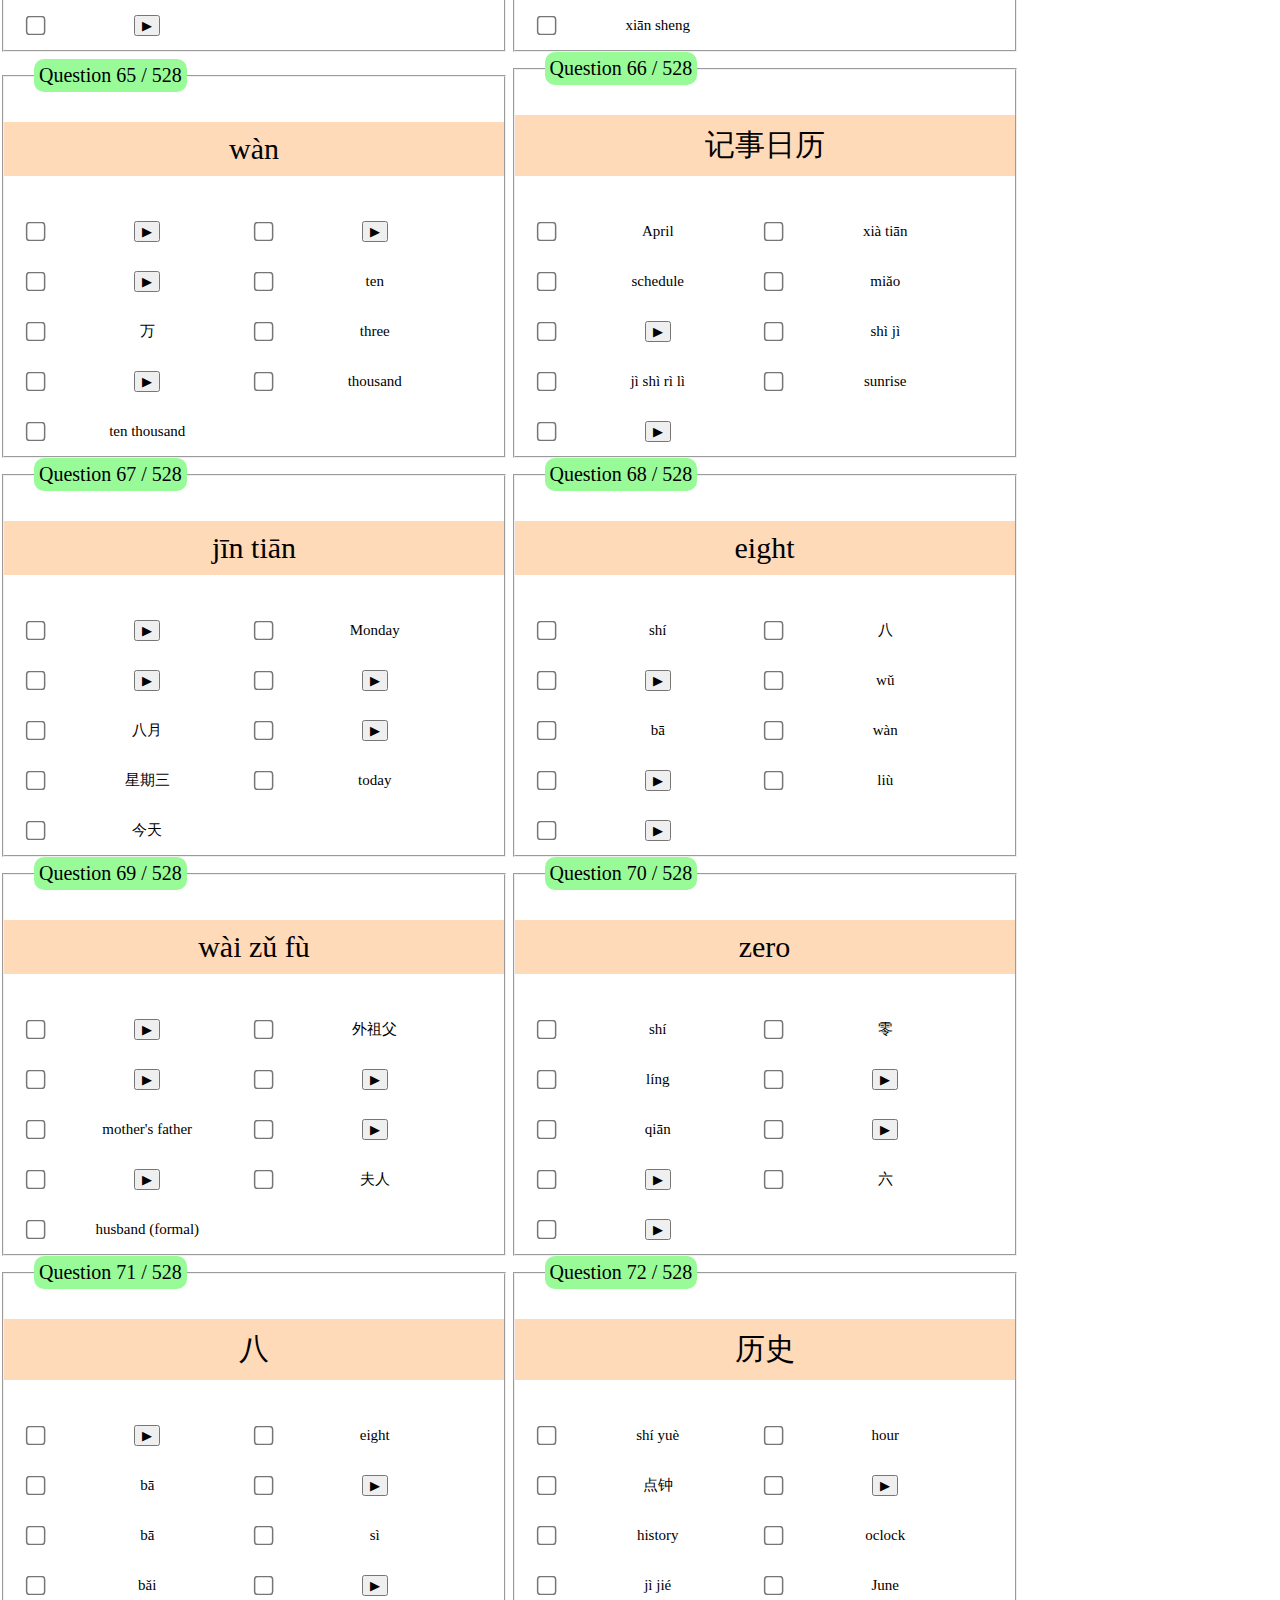
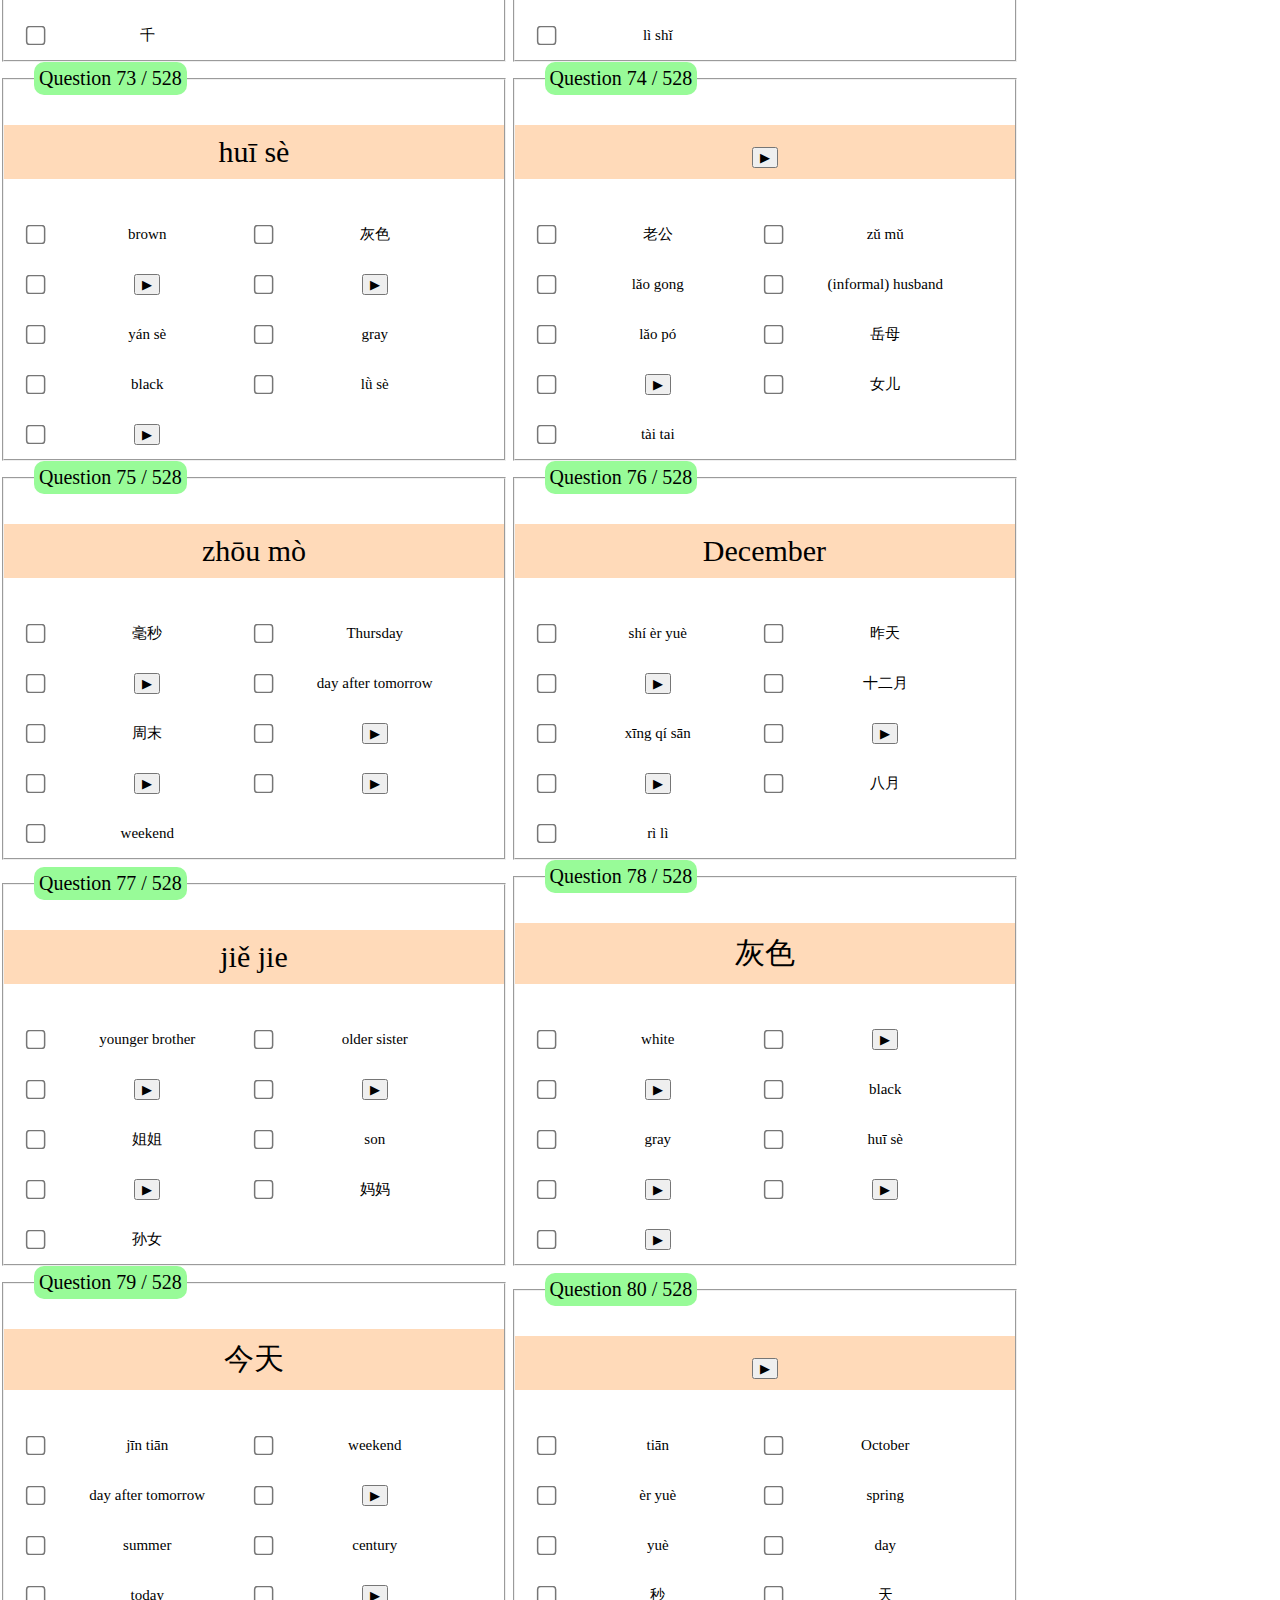
==== commit 7b189c5e: "Added title & description" ====
--- a/index.html
+++ b/index.html
@@ -4,7 +4,8 @@
     <meta charset="UTF-8">
     <meta name="viewport" content="width=device-width, initial-scale=1.0">
     <meta http-equiv="X-UA-Compatible" content="ie=edge">
-    <title>Document</title>
+    <title>Chinese App 2</title>
+    <meta name="description" content="An app for learning chinese that is currently under development.">
     <link rel="stylesheet" href="index.css">
 </head>
 <body>
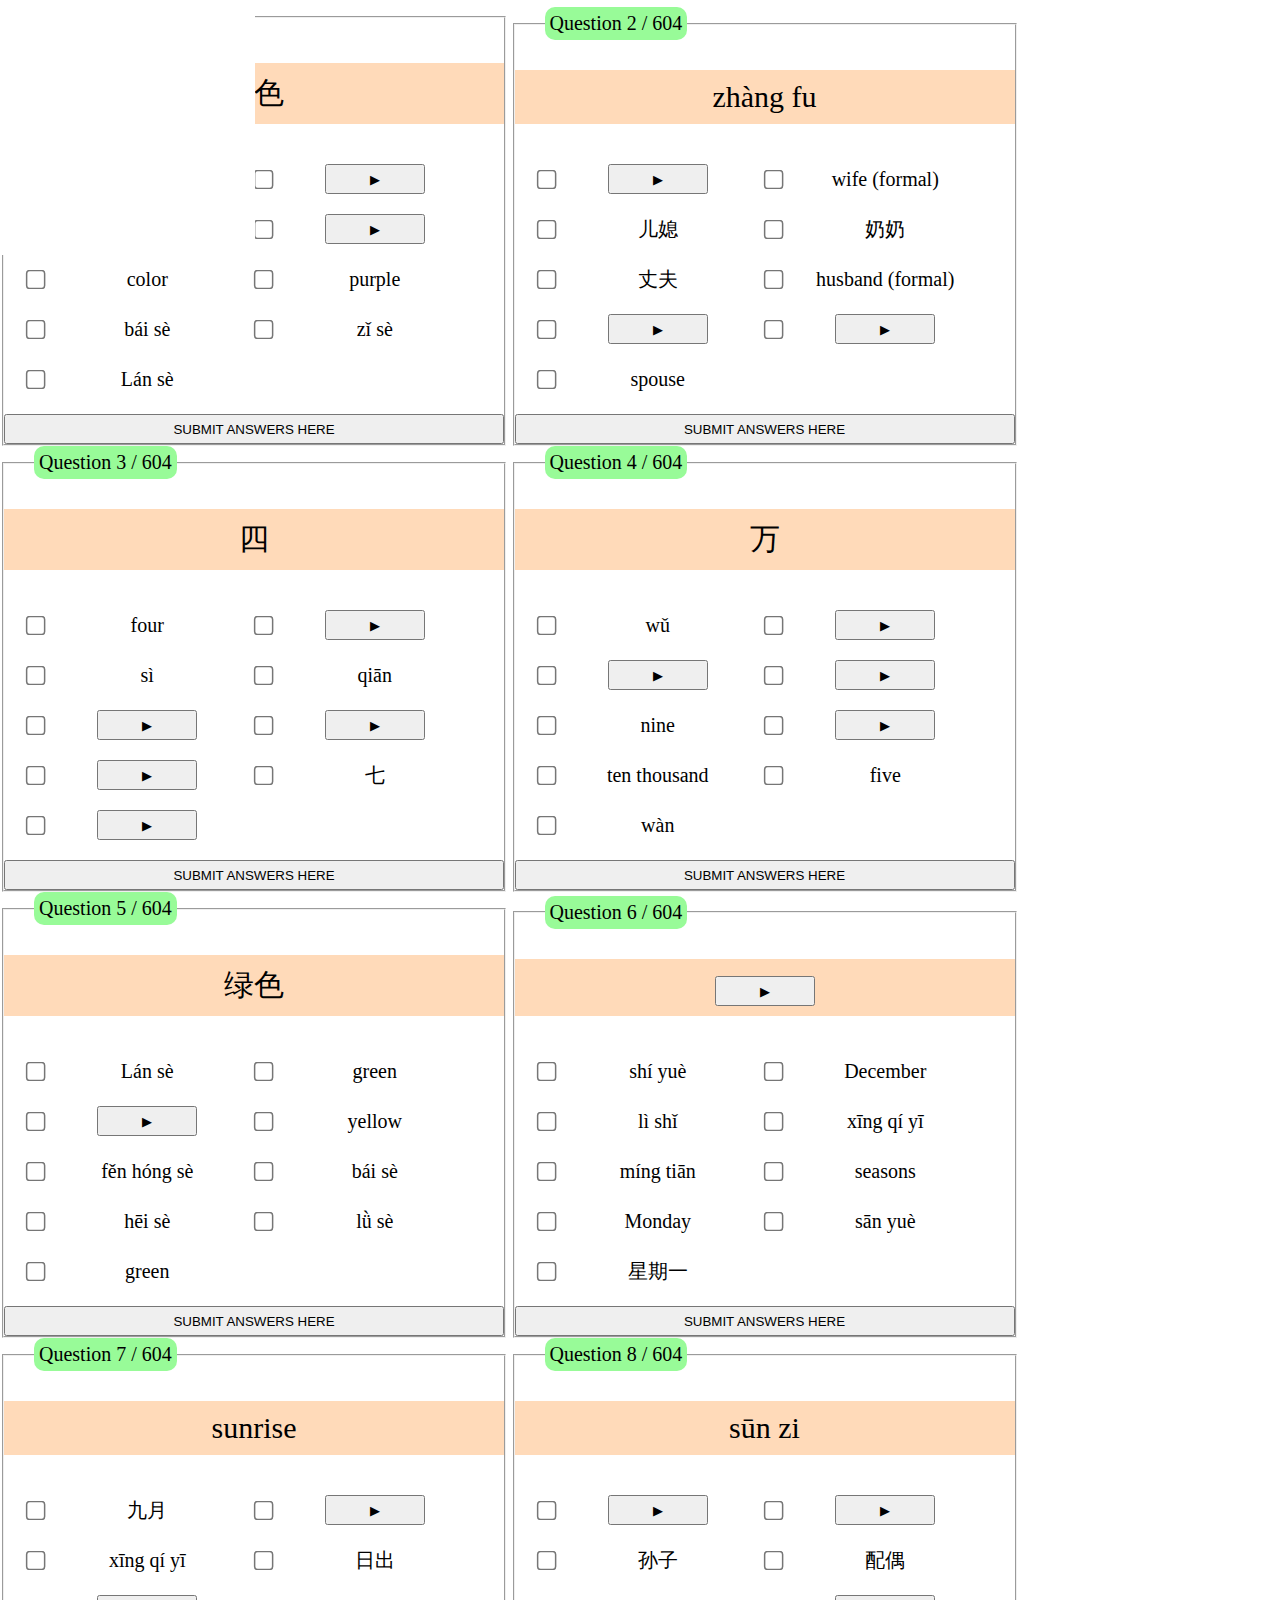
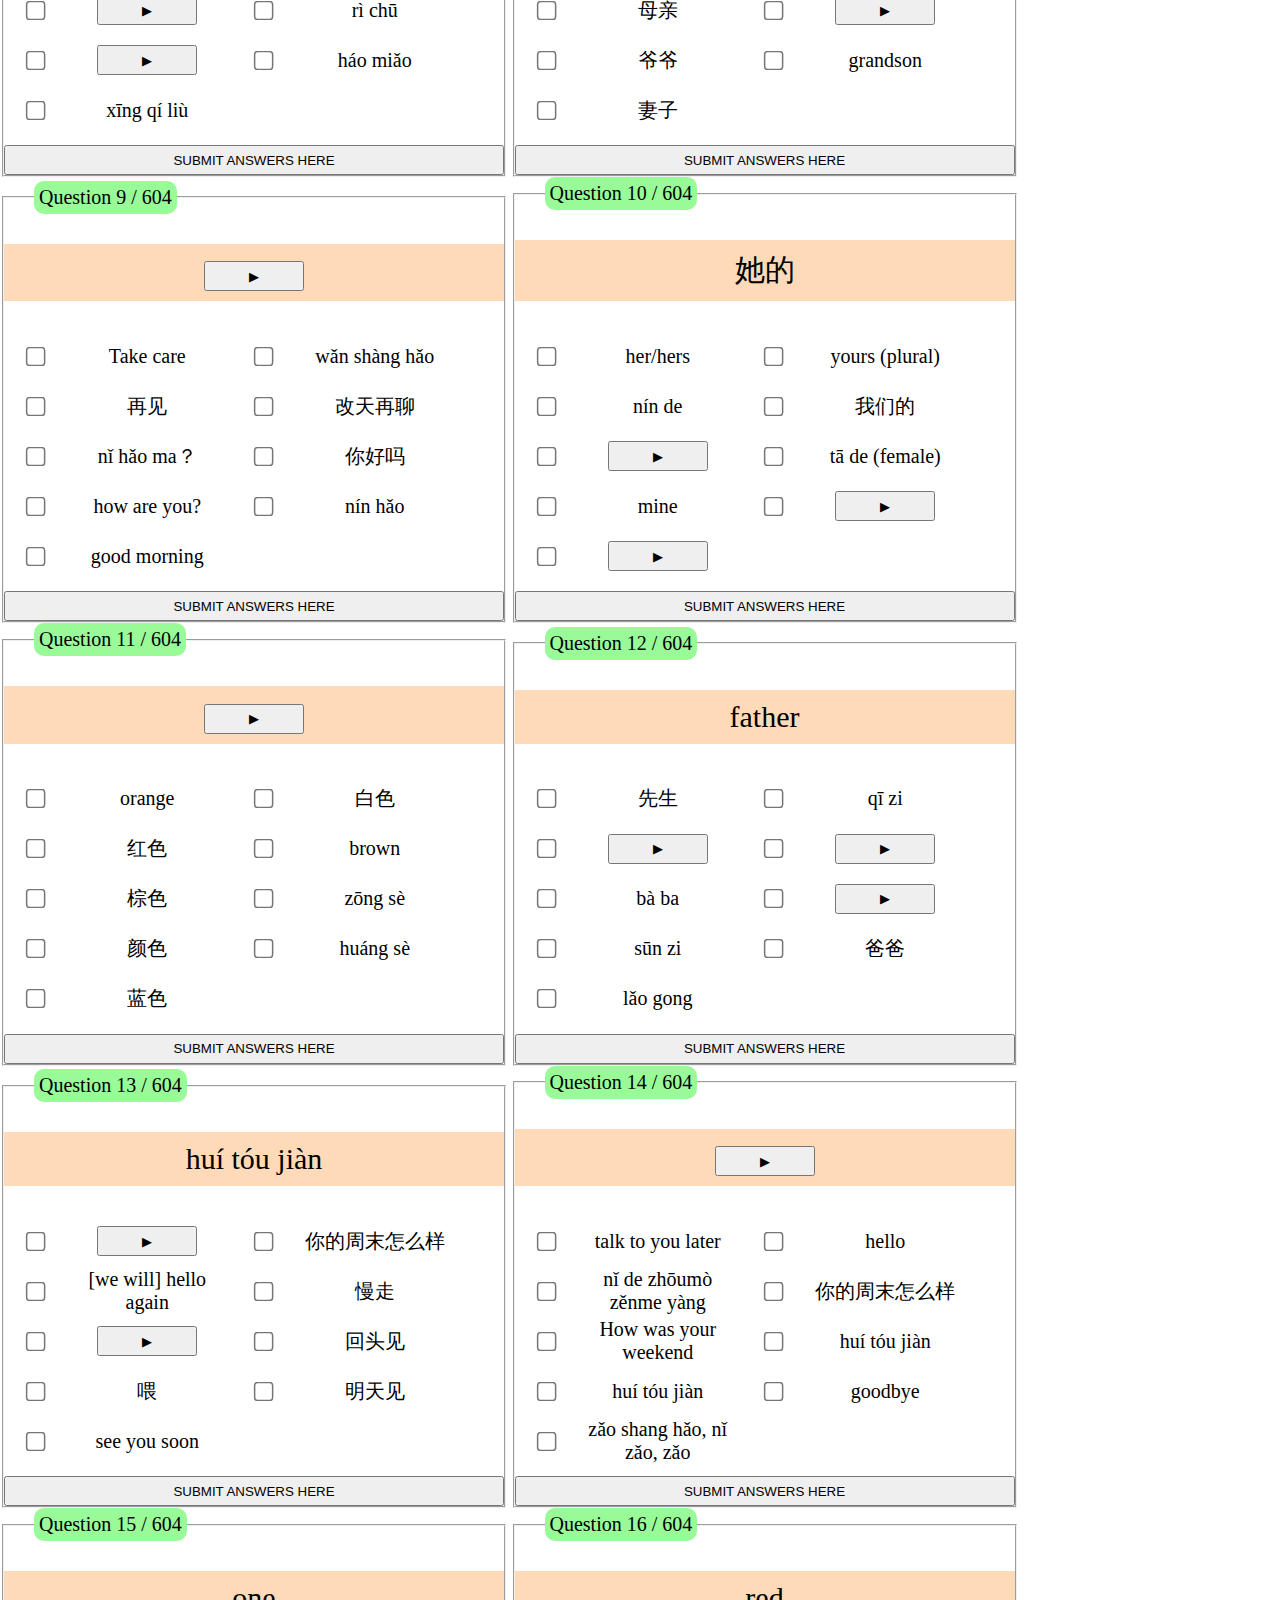
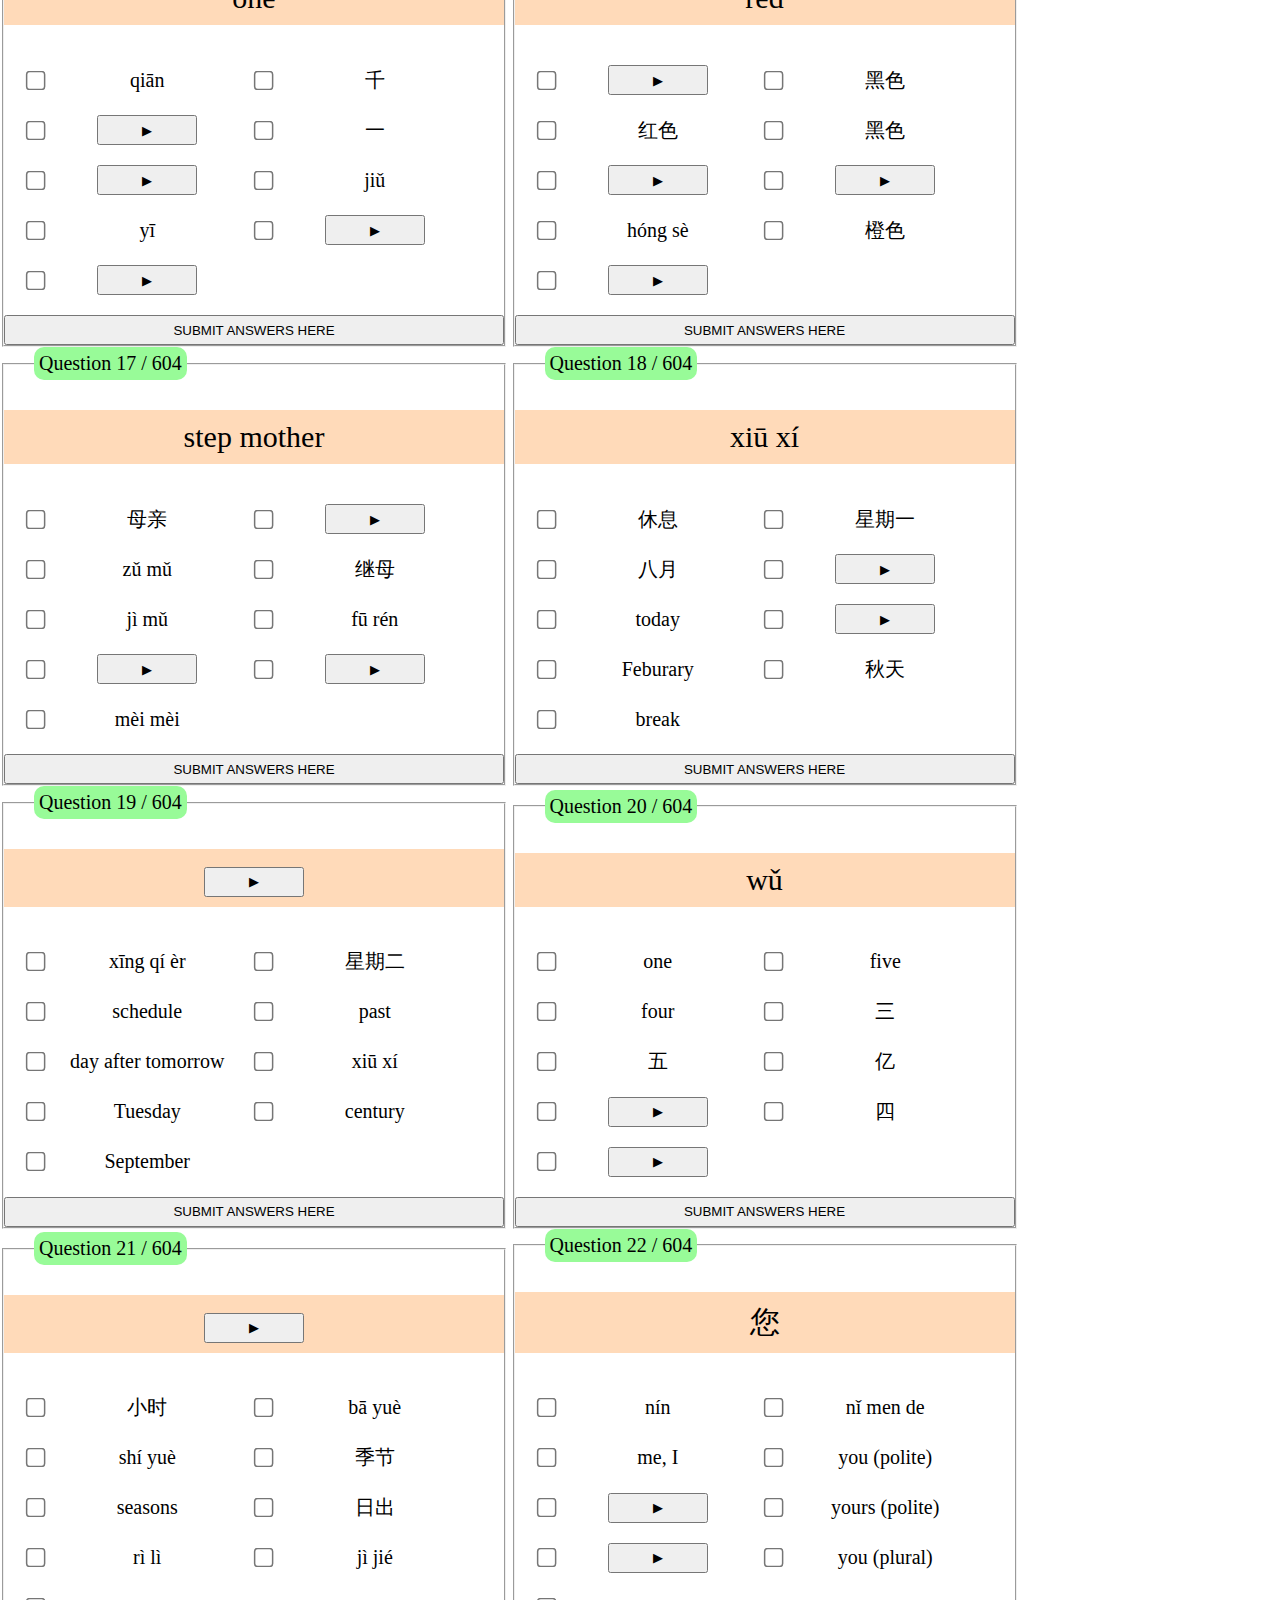
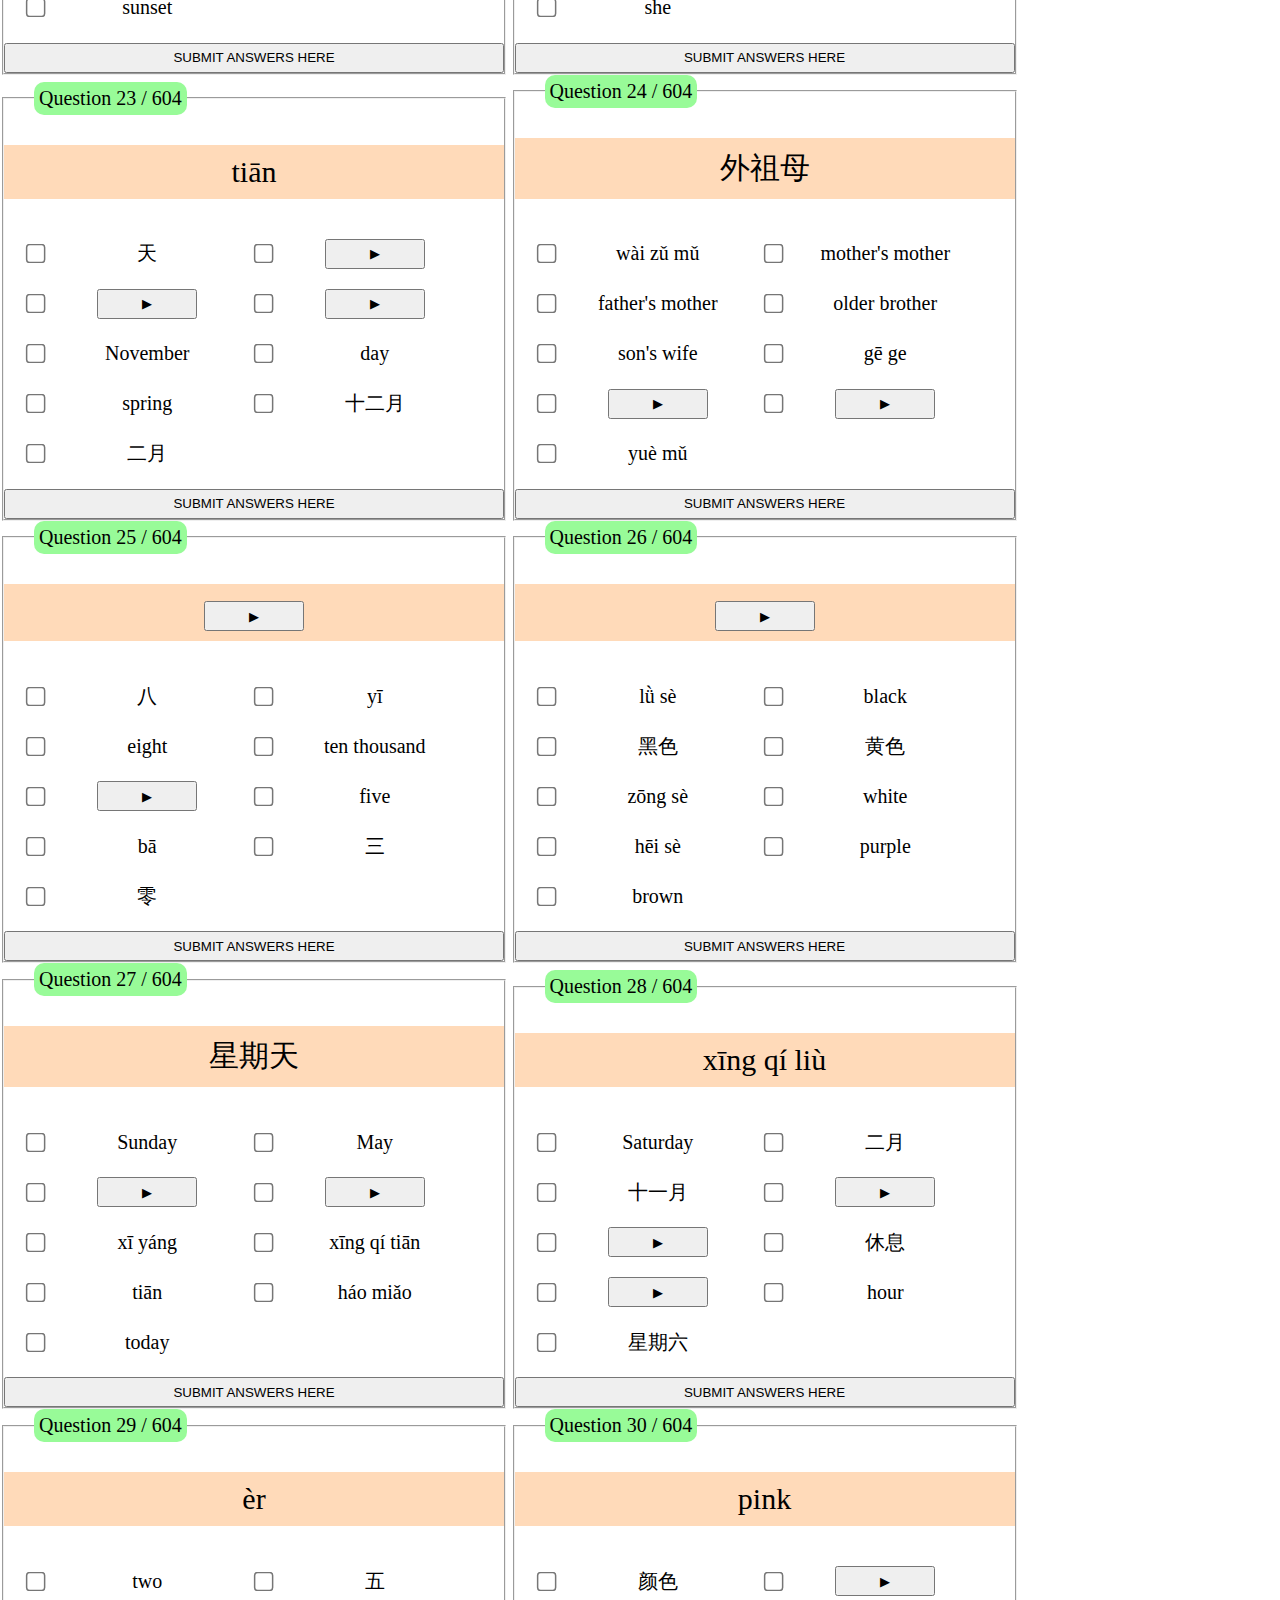
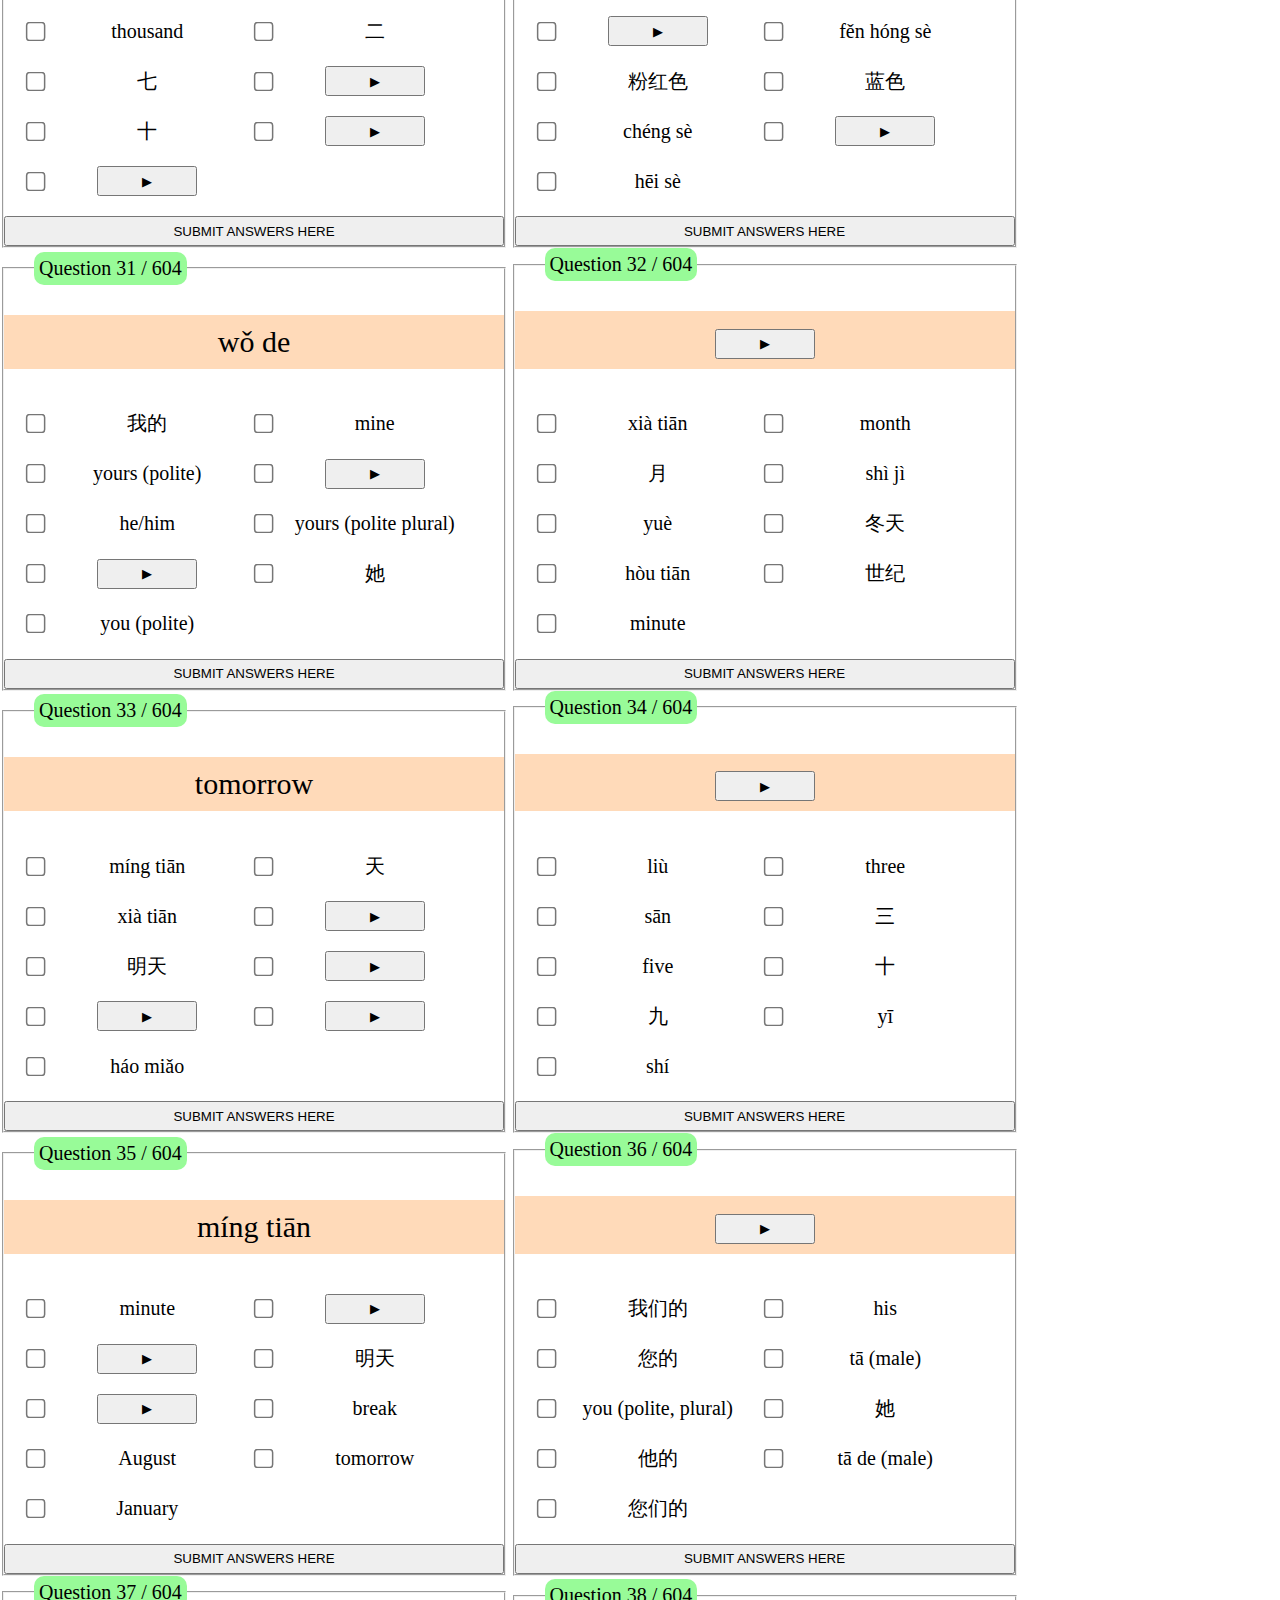
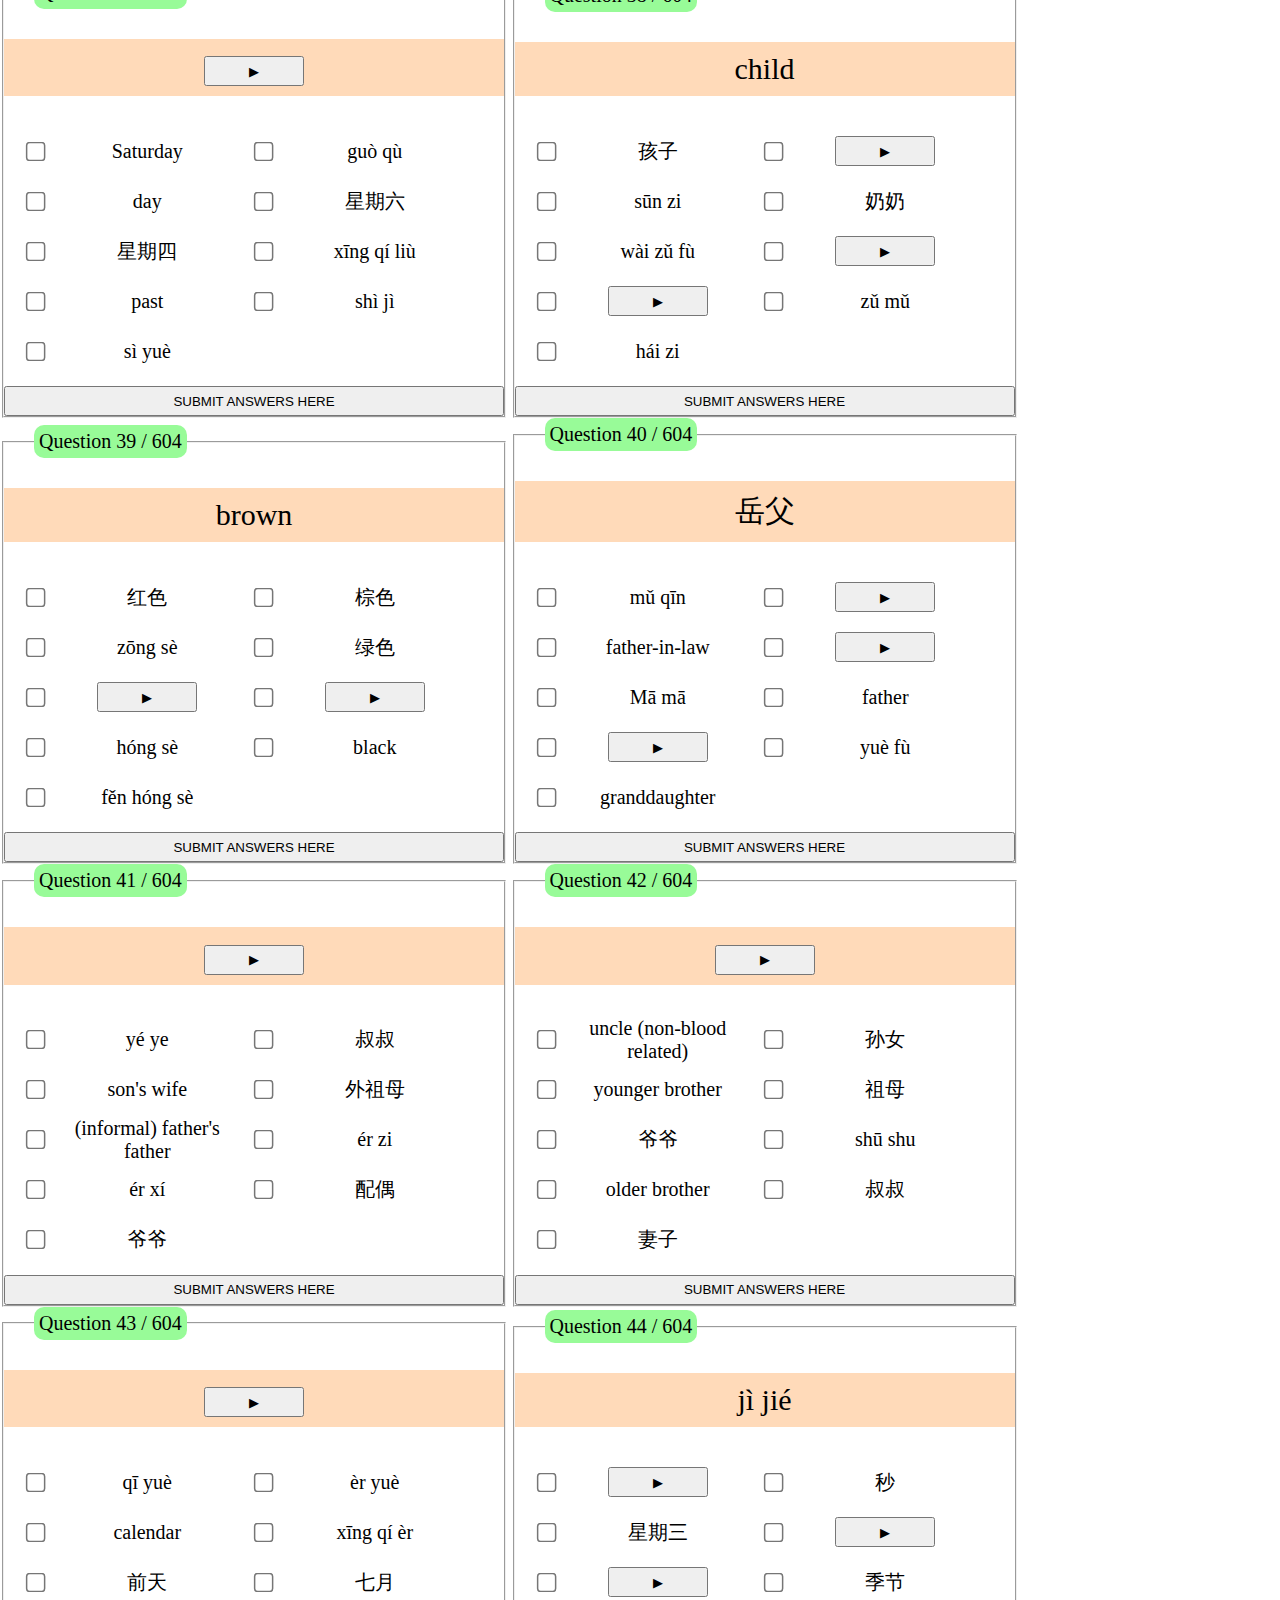
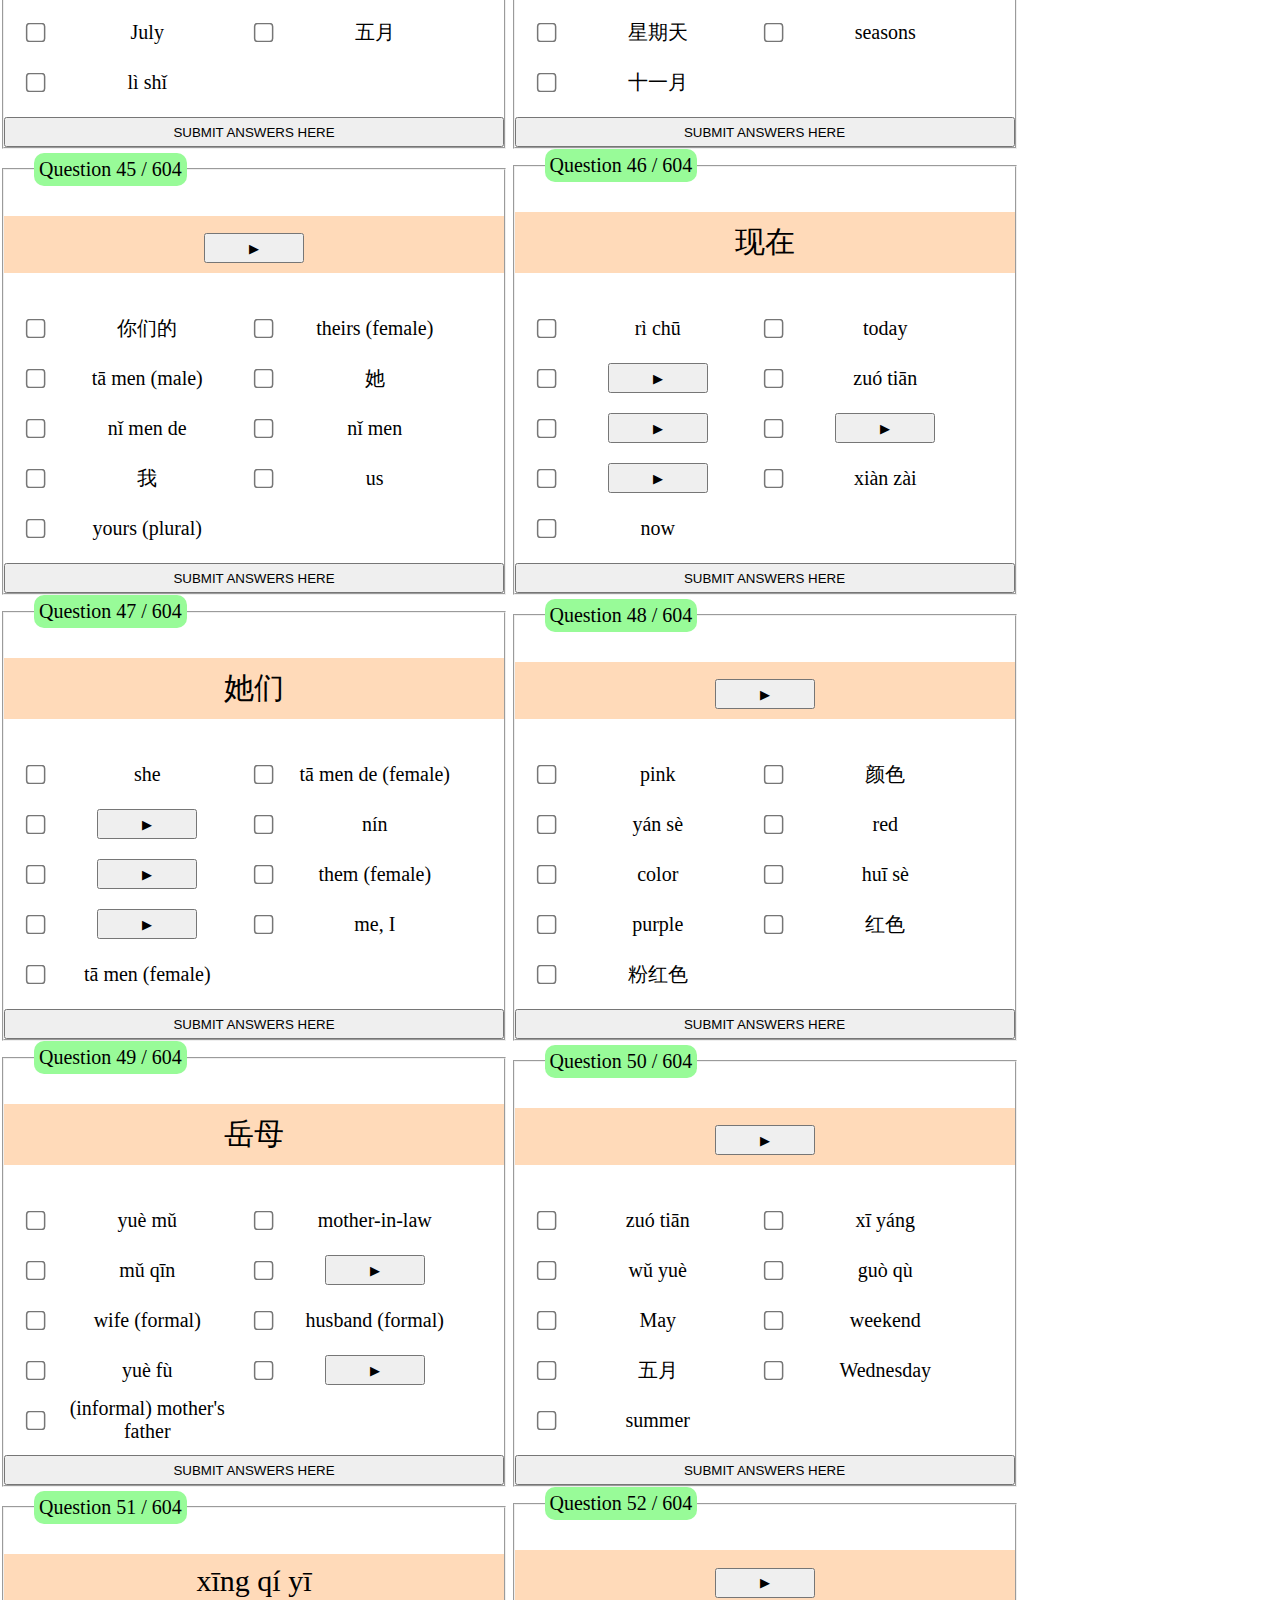
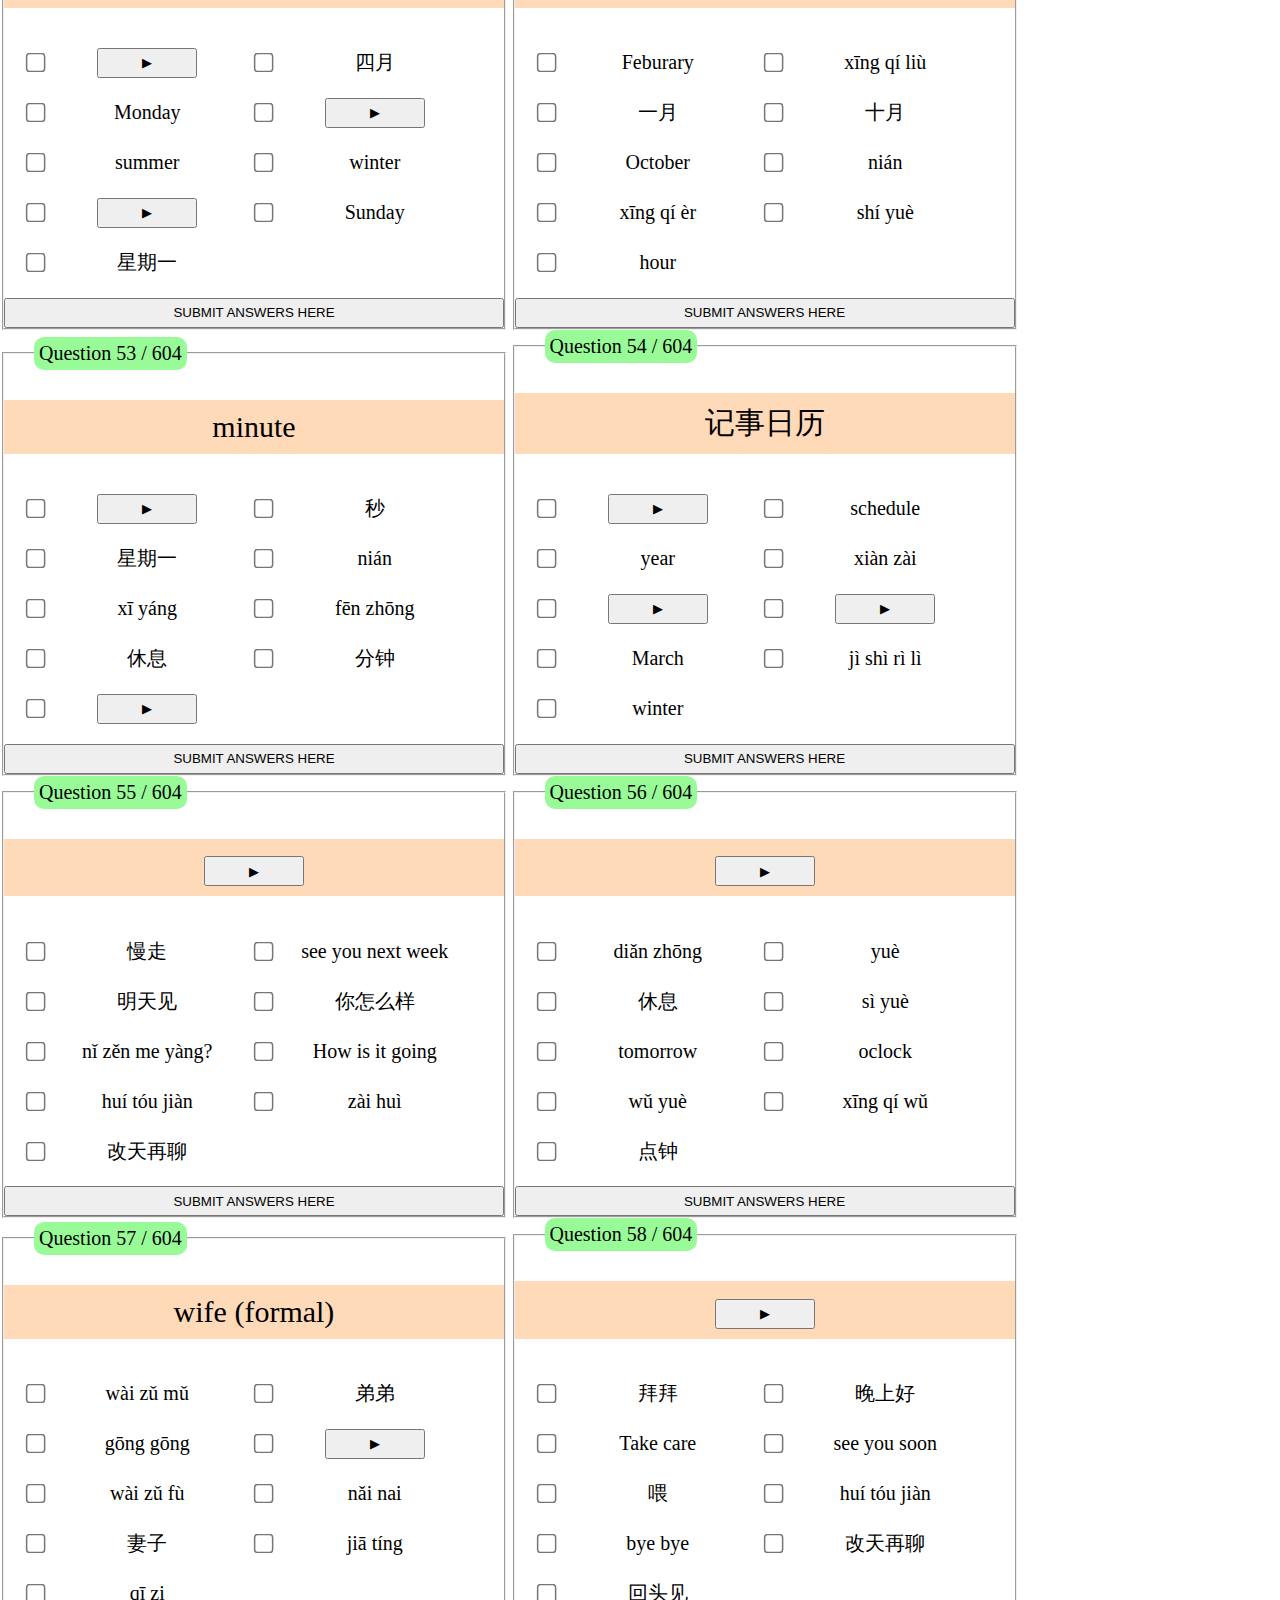
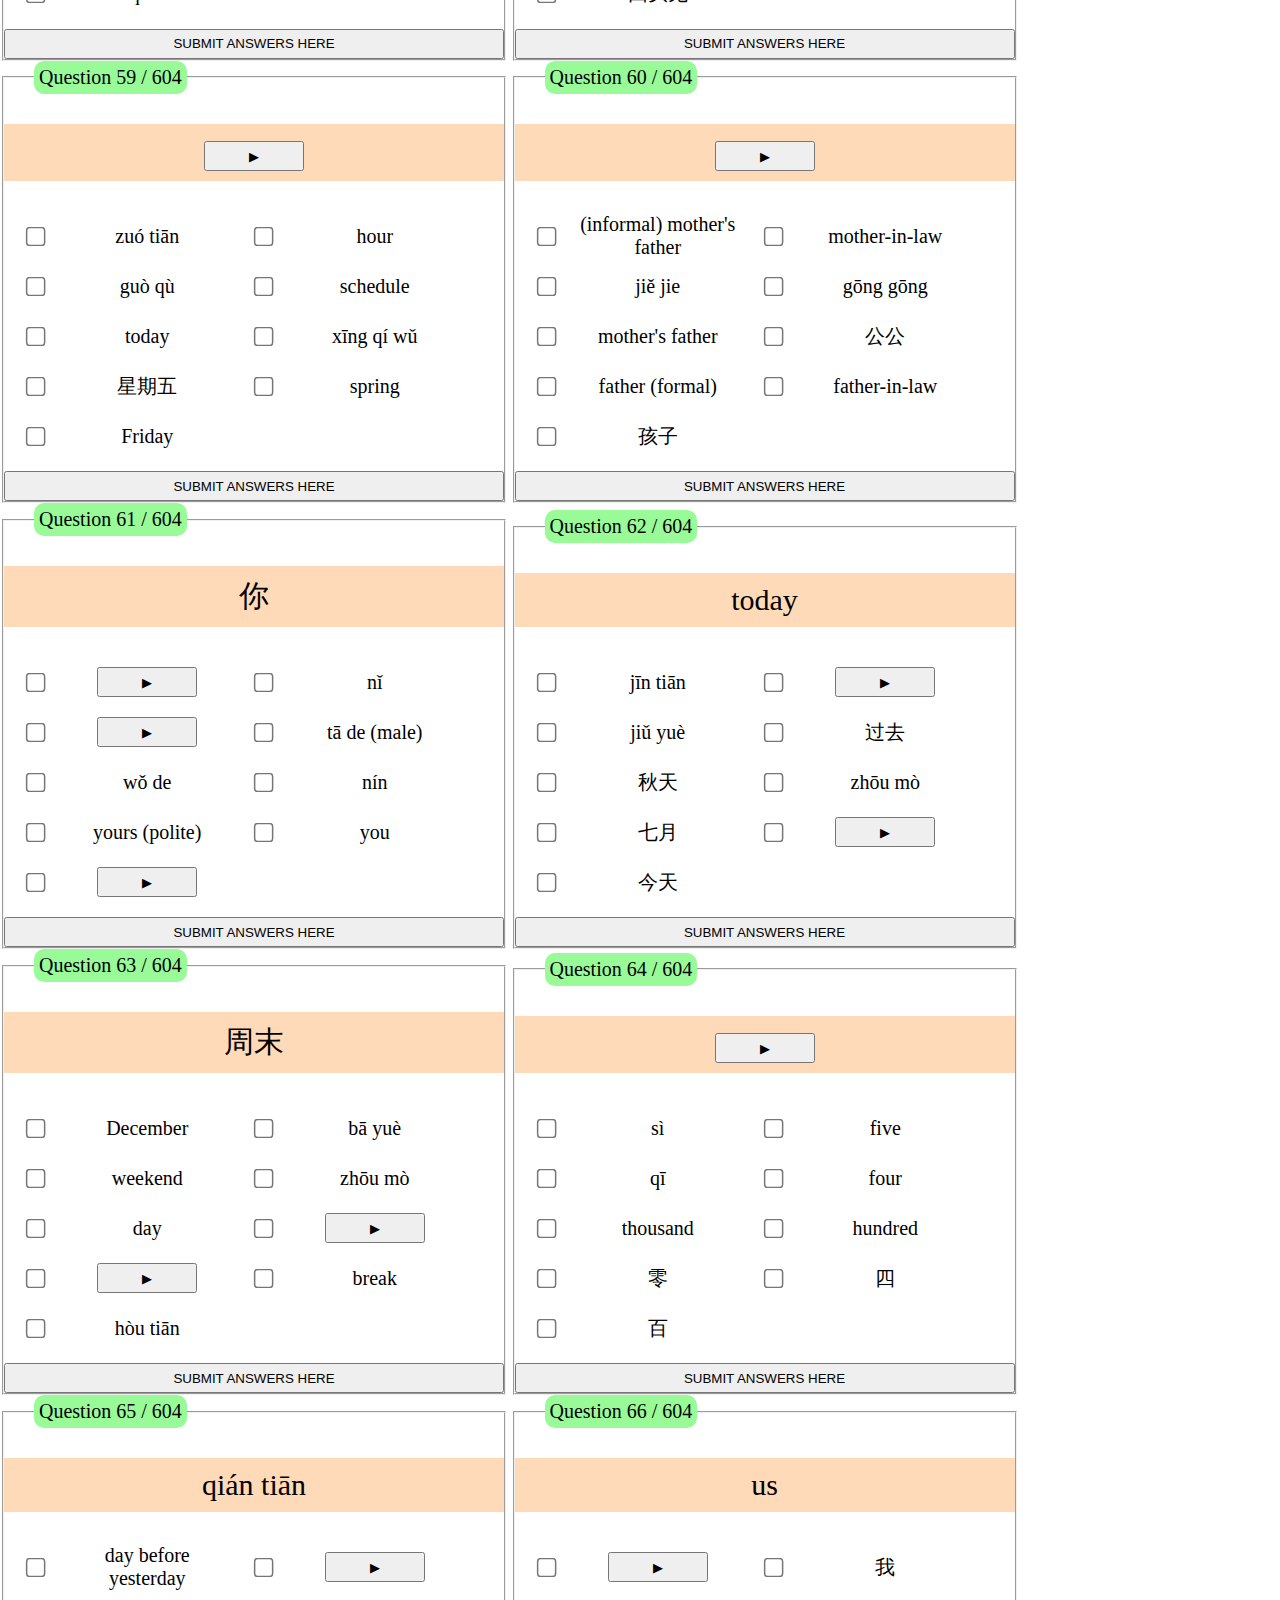
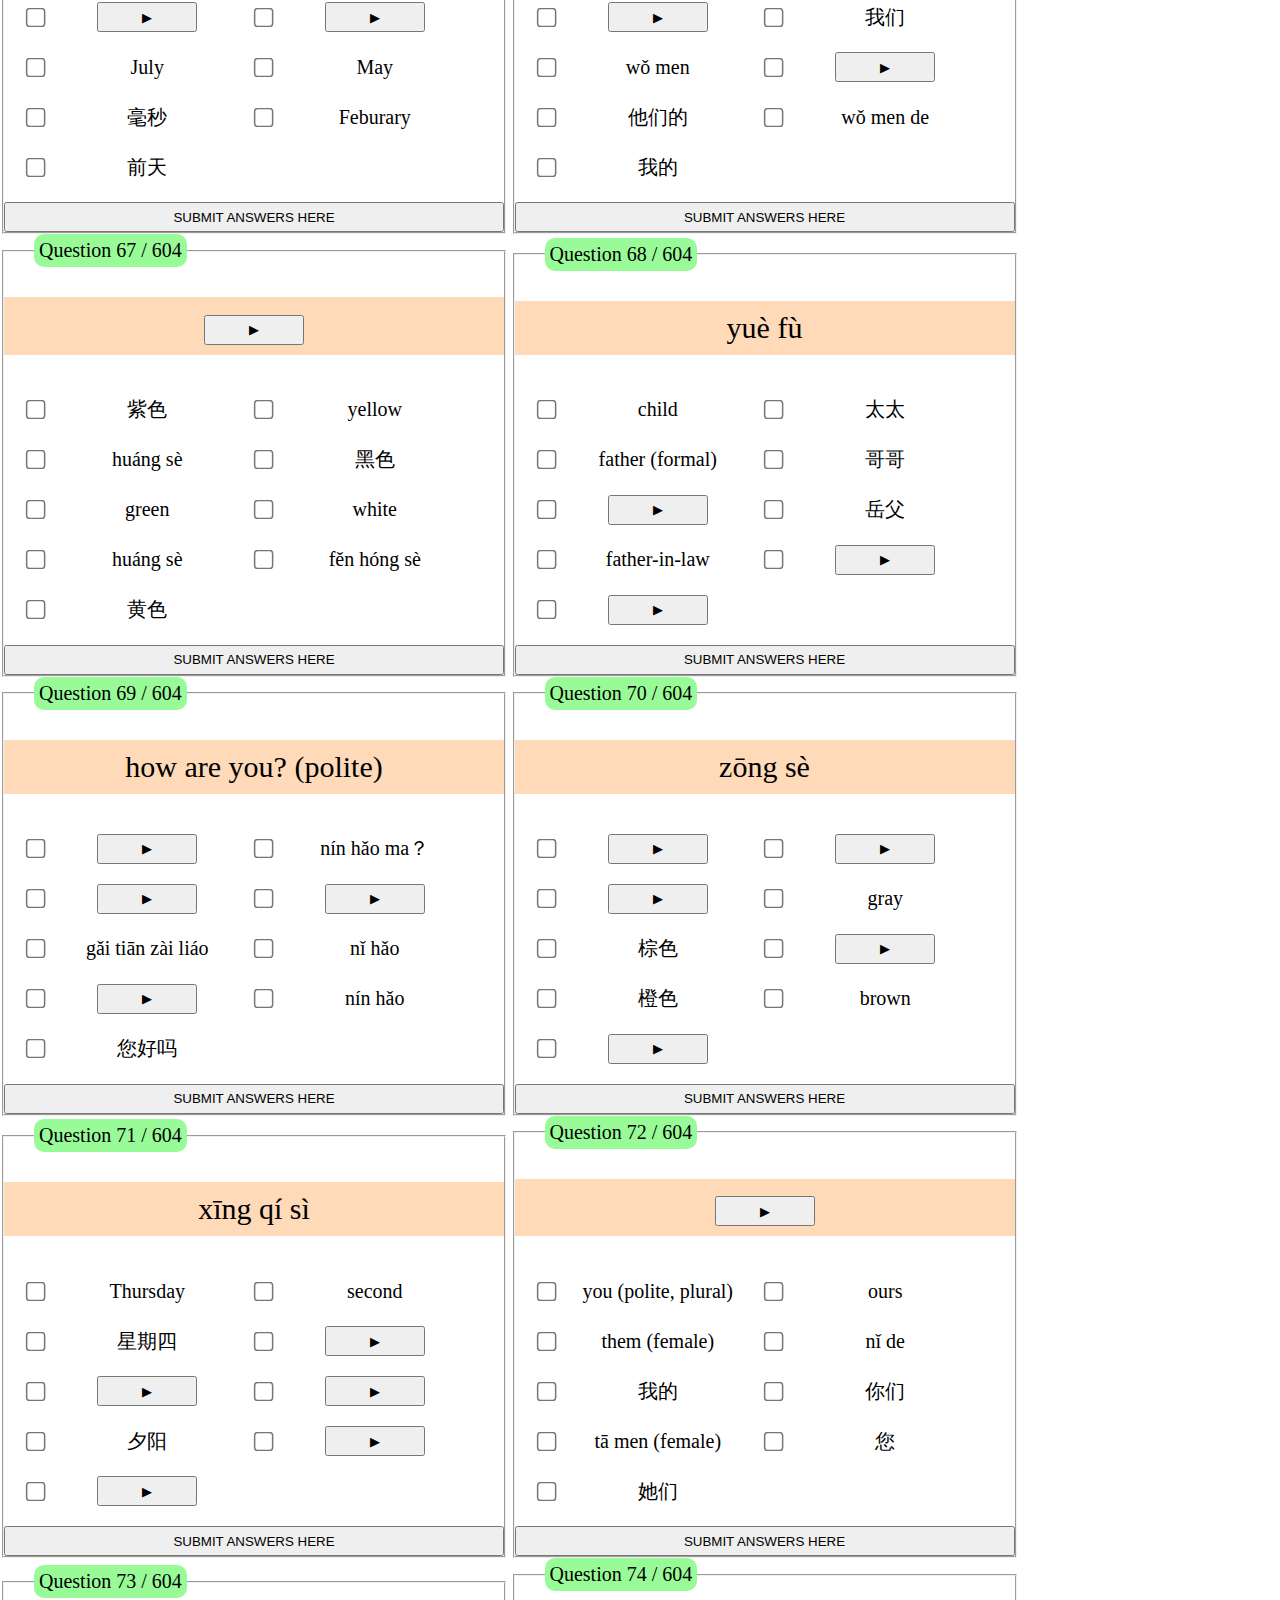
==== commit 96177742: "Answer feedback, New Words" ====
--- a/index.html
+++ b/index.html
@@ -26,17 +26,8 @@
     <script src="./modules/question_processing/3numbering.js"></script>
     <script src="./modules/question_processing/4transformData.js"></script>
     <script src="./modules/question_processing/5promiseProcessing.js"></script>
-    <form onbeforeload="()=>{this.reset()}">
-        <!-- <button onclick="document.querySelector('[src=\'\']')">&#9654;</button> -->
-        <div>
-            <!-- <input name="submit" type="submit" value="Submit"> -->
-            <!-- <input name="reset" type="reset" value="Reset"> -->
-        </div>
+    <form autocomplete="off">
         <script src="./questions.js"></script>
-        <div>
-            <!-- <input name="submit" type="submit" value="Submit"> -->
-            <!-- <input name="reset" type="reset" value="Reset"> -->
-        </div>
     </form>
     <span id="total"></span>
 </body>
--- a/index.css
+++ b/index.css
@@ -2,15 +2,17 @@
     font-size: 10px;
     padding: 0;
     margin: 0;
+    font-weight: 300;
+    font-family: Verdana;
+}
 
-}
 body {
     width: auto;
     border-width: 0;
     margin: 0;
     padding: 0;
 }
-form {
+.form {
     display: block;
     justify-content: flex-start;
     align-items: flex-start;
@@ -48,7 +50,7 @@
 }
 
 fieldset label {
-    font-size: 1.5rem;
+    font-size: 2rem;
     width: 75%;
     text-align: center;
 }
@@ -62,3 +64,22 @@
 }
 
 
+
+button {
+    width: 10rem;
+    height: 3rem;
+}
+
+.correct{
+    background-color: green
+}
+.correction{
+    background-color: yellow
+}
+.incorrect{
+    background-color: red
+}
+.submit {
+    width: 100%;
+    margin-top: 1rem;
+}